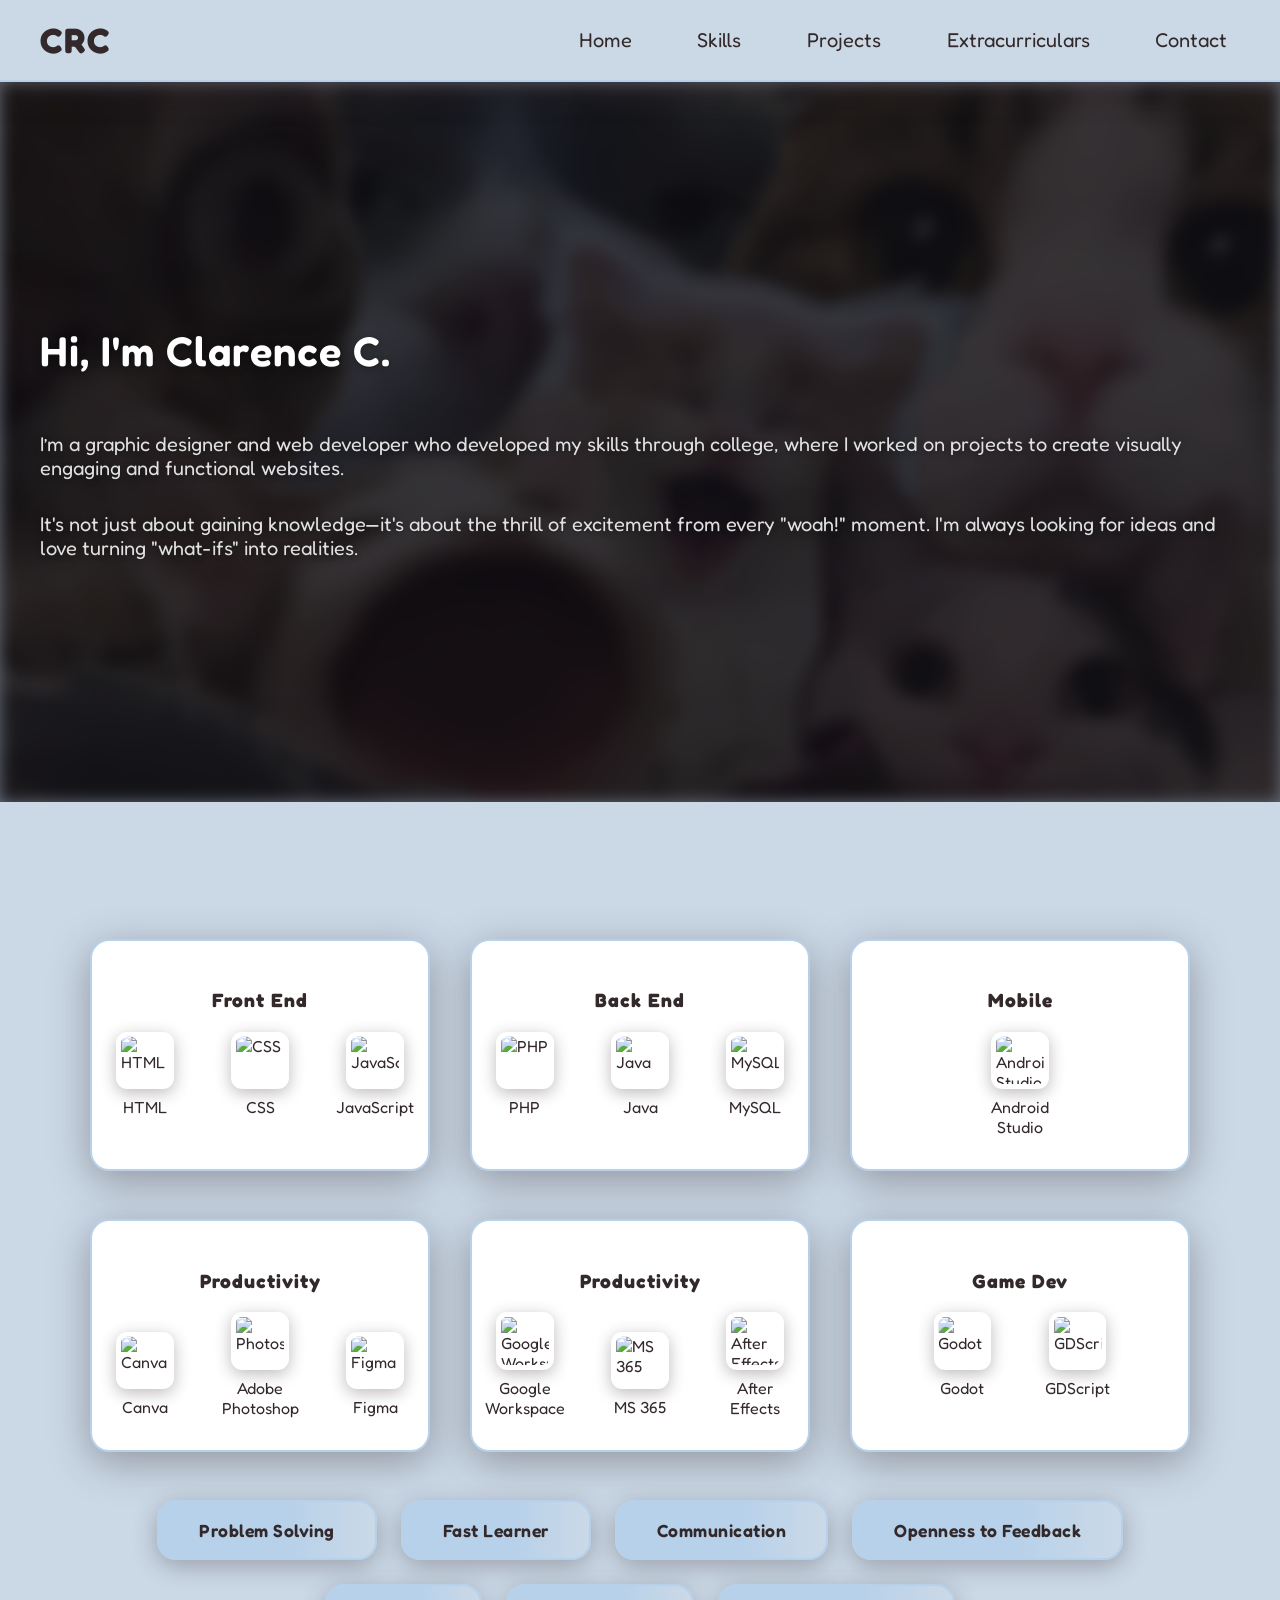
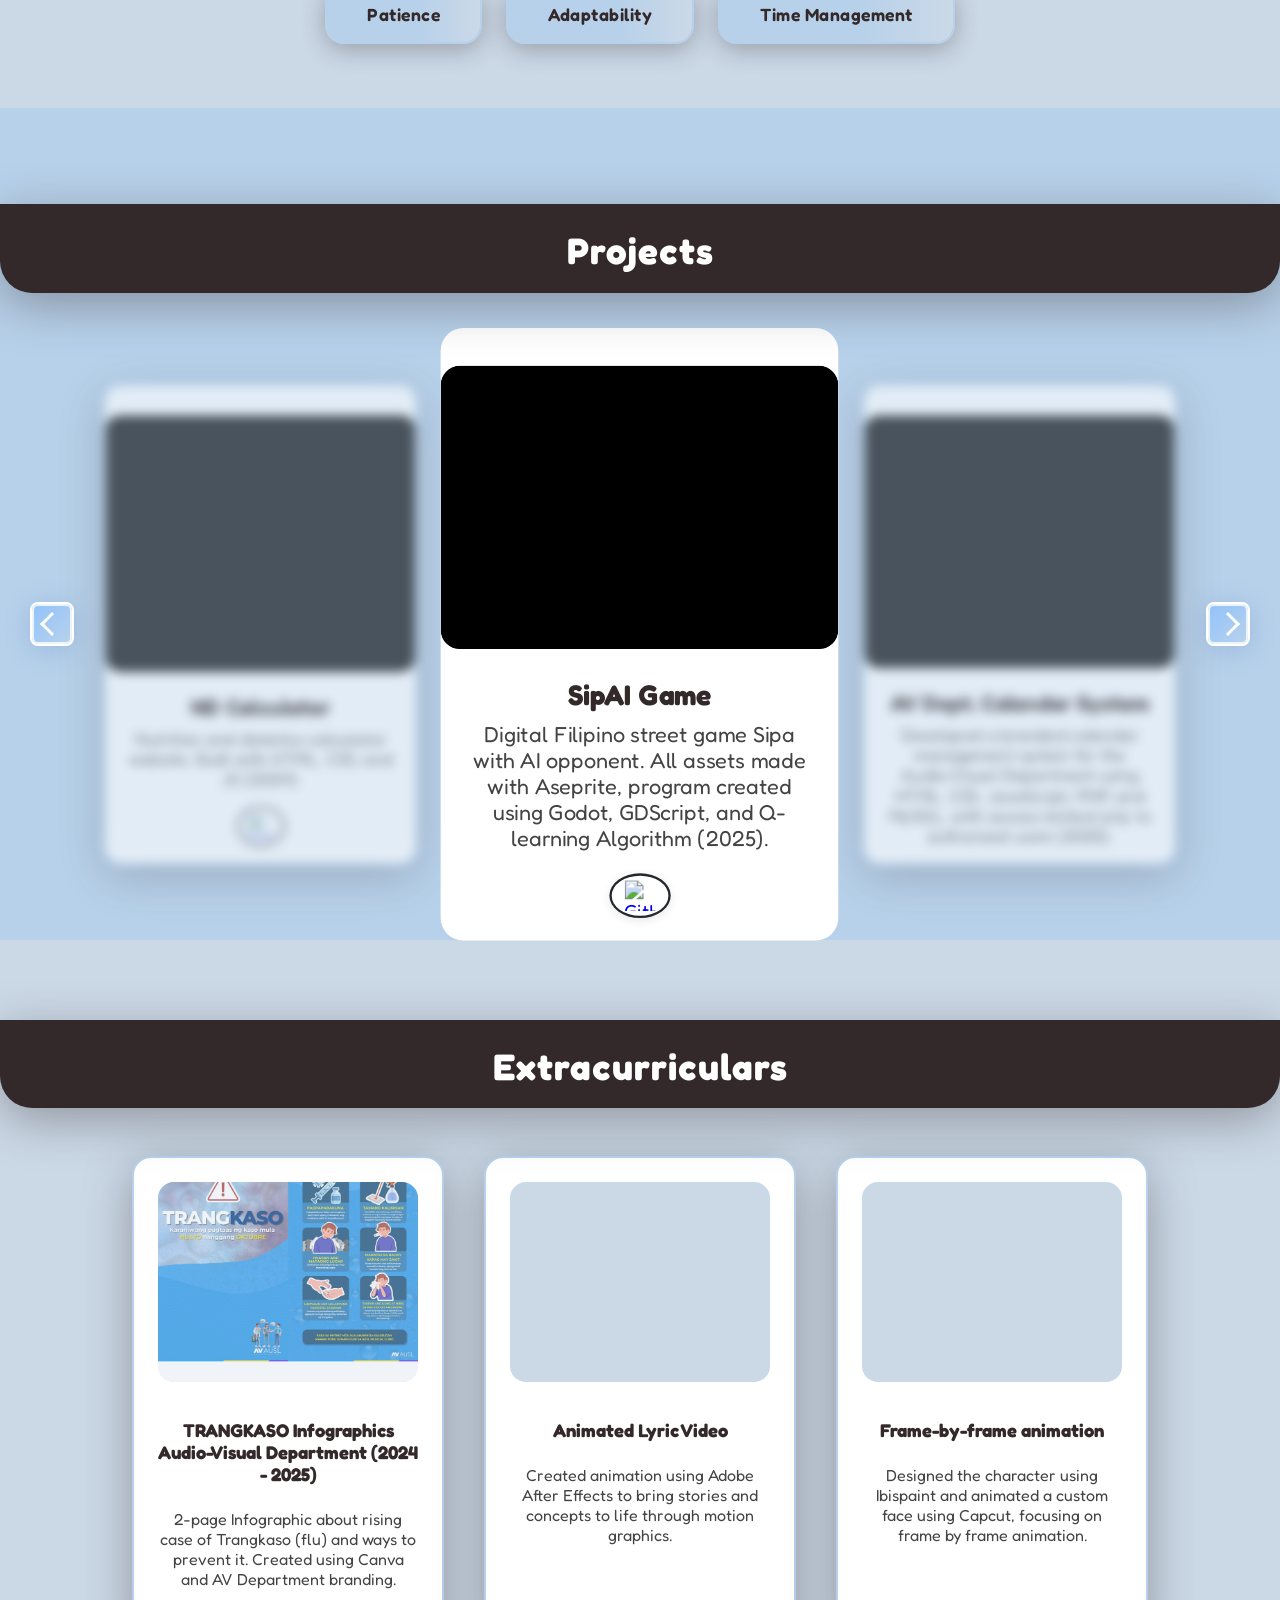
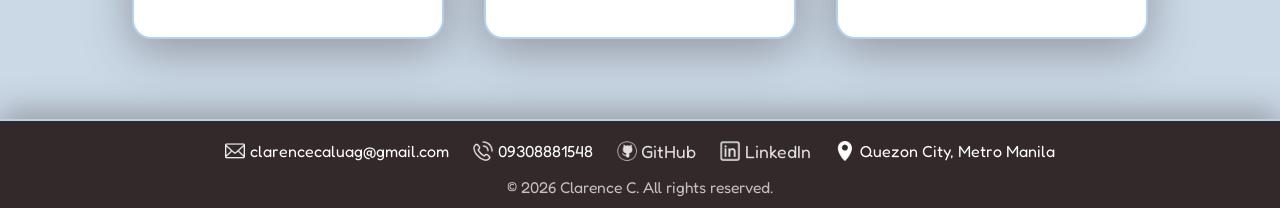
==== index.html @ 95539d7c "Update index.html" ====
<!DOCTYPE html>
<html lang="en">
<head>
  <meta charset="UTF-8">
  <meta name="viewport" content="width=device-width, initial-scale=1.0">
  <title>C.R.C</title>
  <link rel="stylesheet" href="style.css">
</head>
<body>
  <header>
    <nav class="navbar">
      <a class="logo" href="index.html">CRC</a>
      <button class="hamburger" id="hamburgerBtn" aria-label="Toggle navigation" style="display:none;">
        <span></span>
        <span></span>
        <span></span>
      </button>
      <ul class="nav-links" id="navLinks">
        <li><a href="#home">Home</a></li>
        <li><a href="#skills">Skills</a></li>
        <li><a href="#projects">Projects</a></li>
        <li><a href="#extracurriculars">Extracurriculars</a></li>
        <li><a href="#contact">Contact</a></li>
      </ul>
    </nav>
  </header>

  <main>
    <section id="home" class="landing-section">
      <div class="landing-bg"></div>
      <div class="landing-content">
        <div class="intro-text-container">
          <h1 class="animated-intro">
            <span id="intro-text"></span>
          </h1>
           <p class="intro-paragraph">
             </p>
          <p>
          <p class="intro-paragraph">I’m a graphic designer and web developer who developed my skills through college, 
            where I worked on projects to create visually engaging and functional websites. </p>
          <p></p>
          <p class="intro-paragraph">  
            It's not just about gaining knowledge—it's about the thrill of excitement 
            from every "woah!" moment. 
            I'm always looking for ideas and love turning 
            "what-ifs" into realities.</p>
        </div>
      </div>
    </section>

    <section id="skills" class="skills-section fade-slide-up">
      <header class="section-header fade-slide-up">Technical & Interpersonal Skills</header>
      <div class="skills-card-row">
        <article class="skills-card fade-slide-up">
          <h2 class="skills-card-title">Front End</h2>
          <div class="skills-logos">
            <div class="skills-logo-col">
              <img src="https://cdn.jsdelivr.net/gh/devicons/devicon/icons/html5/html5-original.svg" alt="HTML">
              <span>HTML</span>
            </div>
            <div class="skills-logo-col">
              <img src="https://cdn.jsdelivr.net/gh/devicons/devicon/icons/css3/css3-original.svg" alt="CSS">
              <span>CSS</span>
            </div>
            <div class="skills-logo-col">
              <img src="https://cdn.jsdelivr.net/gh/devicons/devicon/icons/javascript/javascript-original.svg" alt="JavaScript">
              <span>JavaScript</span>
            </div>
          </div>
        </article>
        <article class="skills-card fade-slide-up">
          <h2 class="skills-card-title">Back End</h2>
          <div class="skills-logos">
            <div class="skills-logo-col">
              <img src="https://cdn.jsdelivr.net/gh/devicons/devicon/icons/php/php-original.svg" alt="PHP">
              <span>PHP</span>
            </div>
            <div class="skills-logo-col">
              <img src="https://cdn.jsdelivr.net/gh/devicons/devicon/icons/java/java-original.svg" alt="Java">
              <span>Java</span>
            </div>
            <div class="skills-logo-col">
              <img src="https://cdn.jsdelivr.net/gh/devicons/devicon/icons/mysql/mysql-original.svg" alt="MySQL">
              <span>MySQL</span>
            </div>
          </div>
        </article>
        <article class="skills-card fade-slide-up">
          <h2 class="skills-card-title">Mobile</h2>
          <div class="skills-logos">
            <div class="skills-logo-col">
              <img src="https://cdn.jsdelivr.net/gh/devicons/devicon/icons/androidstudio/androidstudio-original.svg" alt="Android Studio">
              <span>Android Studio</span>
            </div>
          </div>
        </article>
      </div>
      <div class="skills-card-row">
          <article class="skills-card fade-slide-up">
          <h2 class="skills-card-title">Productivity</h2>
          <div class="skills-logos">
            <div class="skills-logo-col">
              <img src="https://encrypted-tbn0.gstatic.com/images?q=tbn:ANd9GcROPBLdH42Y2y9bcFqaNryLFtlEm2oGE6b9Zg&s" alt="Canva">
              <span>Canva</span>
            </div>
            <div class="skills-logo-col">
              <img src="https://encrypted-tbn0.gstatic.com/images?q=tbn:ANd9GcR_mLHn9oPIci5YAFol3kocIxBuTsMOEvao-g&s" alt="Photoshop">
              <span>Adobe Photoshop</span>
            </div>
            <div class="skills-logo-col">
              <img src="https://encrypted-tbn0.gstatic.com/images?q=tbn:ANd9GcSlyf2x2w47ik4ClgaQtJ_qCaXF_Ru6JlUR0Q&s" alt="Figma">
              <span>Figma</span>
            </div>
          </div>
        </article>
        <article class="skills-card fade-slide-up">
          <h2 class="skills-card-title">Productivity</h2>
          <div class="skills-logos">
            <div class="skills-logo-col">
              <img src="https://cdn.jsdelivr.net/gh/devicons/devicon/icons/google/google-original.svg" alt="Google Workspace">
              <span>Google Workspace</span>
            </div>
            <div class="skills-logo-col">
              <img src="https://upload.wikimedia.org/wikipedia/commons/0/0e/Microsoft_365_%282022%29.svg?utm_source=commons.wikimedia.org&utm_campaign=index&utm_content=original" alt="MS 365">
              <span>MS 365</span>
            </div>
            <div class="skills-logo-col">
              <img src="https://cdn.jsdelivr.net/gh/devicons/devicon/icons/aftereffects/aftereffects-original.svg" alt="After Effects">
              <span>After Effects</span>
            </div>
          </div>
        </article>
        <article class="skills-card fade-slide-up">
          <h2 class="skills-card-title">Game Dev</h2>
          <div class="skills-logos">
            <div class="skills-logo-col">
              <img src="https://cdn.jsdelivr.net/gh/devicons/devicon/icons/godot/godot-original.svg" alt="Godot">
              <span>Godot</span>
            </div>
            <div class="skills-logo-col">
              <img src="https://cdn.jsdelivr.net/gh/devicons/devicon/icons/godot/godot-original.svg" alt="GDScript">
              <span>GDScript</span>
            </div>
          </div>
        </article>
      </div>
      <div class="interpersonal-row fade-slide-up">
        <span class="interpersonal-skill">Problem Solving</span>
        <span class="interpersonal-skill">Fast Learner</span>
        <span class="interpersonal-skill">Communication</span>
        <span class="interpersonal-skill">Openness to Feedback</span>
        <span class="interpersonal-skill">Patience</span>
        <span class="interpersonal-skill">Adaptability</span>
        <span class="interpersonal-skill">Time Management</span>
      </div>
    </section>

    <section id="projects" class="projects-section fade-slide-up">
      <header class="section-header fade-slide-up">Projects</header>
      <div class="carousel-container fade-slide-up">
        <button class="carousel-btn left" id="prevBtn">
          <span class="arrow left-arrow"></span>
        </button>
        <div class="carousel-track" id="carouselTrack">
          <!-- Project cards will show dito -->
        </div>
        <button class="carousel-btn right" id="nextBtn">
          <span class="arrow right-arrow"></span>
        </button>
      </div>
    </section>

    <section class="extracurriculars-section fade-slide-up" id="extracurriculars">
      <header class="section-header fade-slide-up">Extracurriculars</header>
      <div class="extracurriculars-list">
        <article class="extracurricular-card fade-slide-up">
          <div class="extracurricular-image"><img src="vid/Extracurriculars/Extra1_img.png" alt="Extracurricular 1" style="width:100%;height:100%;object-fit:cover;opacity:0.7;" autoplay loop muted playsinline></img></div>
          <h3 class="extracurricular-title">TRANGKASO Infographics Audio-Visual Department (2024 - 2025)</h3>
          <p class="extracurricular-desc">2-page Infographic about rising case of Trangkaso (flu) and ways to prevent it. Created using Canva and AV Department branding.</p>
        </article>
        <article class="extracurricular-card fade-slide-up">
          <div class="extracurricular-image"><video src="vid/Extracurriculars/Extra2_vid.mp4" alt="Extracurricular 2" style="width:100%;height:100%;object-fit:cover;opacity:0.7;" autoplay loop muted playsinline></video></div>
          <h3 class="extracurricular-title">Animated Lyric Video</h3>
          <p class="extracurricular-desc">Created animation using Adobe After Effects to bring stories and concepts to life through motion graphics.</p>
        </article>
        <article class="extracurricular-card fade-slide-up">
          <div class="extracurricular-image"><video src="vid/Extracurriculars/Extra3_vid.mp4" alt="Extracurricular 3" style="width:100%;height:100%;object-fit:cover;opacity:0.7;" autoplay loop muted playsinline></video></div>
          <h3 class="extracurricular-title">Frame-by-frame animation</h3>
          <p class="extracurricular-desc">Designed the character using Ibispaint and animated a custom face using Capcut, focusing on frame by frame animation.</p>
        </article>
      </div>
    </section>
  </main>

  <footer id="contact" class="footer">
    <div class="footer-content">
      <div class="footer-links">
        <span title="Email" style="display:flex;align-items:center;gap:0.3rem;">
          <img src="img/Logos/email_icon.png" alt="Email" class="footer-icon" width="20" height="20" />
          clarencecaluag@gmail.com
        </span>
        <span title="Phone" style="display:flex;align-items:center;gap:0.3rem;">
          <img src="img/Logos/phone_icon.png" alt="Phone" class="footer-icon" width="20" height="20" />
          09308881548
        </span>
        <a href="https://github.com/Clangudoo" target="_blank" rel="noopener" title="GitHub" style="display:flex;align-items:center;gap:0.3rem;">
          <img src="img/Logos/github_icon.png" alt="GitHub" class="footer-icon" width="20" height="20" />
          GitHub
        </a>
        <a href="https://www.linkedin.com/in/clarence-caluag/" target="_blank" rel="noopener" title="LinkedIn" style="display:flex;align-items:center;gap:0.3rem;">
          <img src="img/Logos/linkedin_icon.png" alt="LinkedIn" class="footer-icon" width="20" height="20" />
          LinkedIn
        </a>
        <span title="Address" style="display:flex;align-items:center;gap:0.3rem;">
          <img src="img/Logos/address_icon.png" alt="Address" class="footer-icon" width="20" height="20" />
          Quezon City, Metro Manila
        </span>
      </div>
      <div class="footer-copyright">&copy; 2026 Clarence C. All rights reserved.</div>
    </div>
  </footer>
  <script src="script.js"></script>
</body>
</html>
---- style.css ----
@import url('https://fonts.googleapis.com/css2?family=Fredoka:wght@400;600&display=swap');

/* Theme colors */
:root {
  --blue: #B7D1EA;
  --light-blue: #CBD9E7;
  --dark: #34292A;
  --bg: #CBD9E7;
  --text: #34292A;
  --card-bg: #fff;
  --navbar-bg: #fff;
  --footer-bg: #f3f4f6;
  --border: #B7D1EA;
  --accent: #B7D1EA;
  --blur: 6px;
}

body {
  margin: 0;
  font-family: 'Fredoka', 'Segoe UI', Arial, sans-serif;
  background: var(--bg);
  color: var(--text);
}

header {
  position: sticky;
  top: 0;
  z-index: 1000;
  width: 100%;
}

.navbar {
  position: relative;
  z-index: 1100;
  background: var(--light-blue);
  display: flex;
  justify-content: space-between;
  align-items: center;
  padding: 1.2rem 2.5rem;
  border-bottom: 2px solid var(--border);
  box-shadow: 0 8px 32px rgba(52,41,42,0.35);
}

.logo {
  font-size: 2.2rem;
  font-weight: bold;
  color: var(--dark);
  letter-spacing: 2px;
  text-decoration: none;
}

.nav-links {
  list-style: none;
  display: flex;
  gap: 2.5rem;
  margin: 0;
  padding: 0;
}

.nav-links a {
  color: var(--dark);
  text-decoration: none;
  font-size: 1.25rem;
  transition: color 0.2s, background 0.2s;
  padding: 0.3rem 0.8rem;
  border-radius: 8px;
}

.nav-links a:hover {
  background: var(--accent);
  color: #fff;
}

.landing-section {
  position: relative;
  min-height: 80vh;
  display: flex;
  align-items: stretch;
  justify-content: center;
  background: none;
  overflow: hidden;
  padding: 0;
}

.landing-bg {
  position: absolute;
  inset: 0;
  width: 100%;
  height: 100%;
  background: url('img/cat_background.jpg') center center/cover no-repeat;
  filter: blur(8px) brightness(0.38);
  z-index: 0;
}

.landing-section::before {
  content: '';
  position: absolute;
  inset: 0;
  width: 100%;
  height: 100%;
  background: rgba(20, 20, 30, 0.55);
  z-index: 1;
  pointer-events: none;
}

.landing-content {
  position: relative;
  z-index: 2;
  display: flex;
  flex-direction: row;
  align-items: center;
  justify-content: flex-start;
  width: 100%;
  max-width: 1200px;
  margin: 0 auto;
  height: 80vh;
}

.profile-img-container {
  flex: 0 0 auto;
  display: flex;
  align-items: center;
  justify-content: flex-start;
  animation: slide-in-left 1.2s ease;
  margin-left: 0;
  margin-right: 3vw;
}

@keyframes slide-in-left {
  from {
    opacity: 0;
    transform: translateX(-120%);
  }
  to {
    opacity: 1;
    transform: none;
  }
}

.profile-img {
  width: 260px;
  height: 260px;
  object-fit: cover;
  border-radius: 50%;
  border: 6px solid var(--blue);
  box-shadow: 0 4px 24px rgba(0,0,0,0.18);
  background: #fff;
}

.intro-text-container {
  flex: 1 1 0;
  display: flex;
  flex-direction: column;
  align-items: flex-start;
  justify-content: center;
  min-width: 0;
  animation: slide-in-right 1.3s ease;
}

@keyframes slide-in-right {
  from {
    opacity: 0;
    transform: translateX(120%);
  }
  to {
    opacity: 1;
    transform: none;
  }
}

.animated-intro {
  font-size: 2.6rem;
  font-weight: 600;
  min-height: 3.5rem;
  margin: 0 0 1.2rem 0;
  letter-spacing: 1px;
  color: #fff;
  font-family: 'Fredoka', 'Segoe UI', Arial, sans-serif;
  text-shadow: 0 2px 8px rgba(0,0,0,0.32), 0 1px 0 #222;
}

.intro-paragraph {
  font-size: 1.25rem;
  color: #e0e0e0;
  margin: 0;
  font-family: 'Fredoka', 'Segoe UI', Arial, sans-serif;
  text-shadow: 0 2px 6px rgba(0,0,0,0.28), 0 1px 0 #222;
}

/* Section dividers */
.section-divider {
  width: 100vw;
  height: 32px;
  background: var(--blue);
  border: none;
  margin: 0;
}

.projects-section {
  padding: 6rem 2rem 2rem 2rem;
  background: var(--bg);
}

.projects-section h2 {
  background: var(--accent);
  color: var(--dark);
  font-size: 3.2rem;
  font-weight: 700;
  margin-bottom: 3.5rem;
  text-align: center;
  letter-spacing: 1px;
  text-shadow: 0 2px 12px rgba(52,41,42,0.08);
  border-radius: 1.5rem;
  padding: 1.2rem 0;
  box-shadow: 0 4px 24px rgba(52,41,42,0.07);
  width: 100%;
  max-width: 900px;
  margin-left: auto;
  margin-right: auto;
  margin-top: 2rem;
}

.carousel-container {
  display: flex;
  align-items: center;
  justify-content: center;
  position: relative;
  width: 100%;
  max-width: 100vw;
  margin: 0 auto;
  padding: 0;
}

.carousel-track {
  display: flex;
  align-items: center;
  justify-content: center;
  gap: 2.5rem;
  width: 1100px;
  max-width: 98vw;
  margin: 0 auto;
  position: relative;
  transition: transform 0.7s cubic-bezier(.4,2,.3,1);
}

.project-card {
  width: 370px;
  height: 500px;
  background: var(--card-bg);
  border-radius: 1.2rem;
  box-shadow: 0 12px 48px rgba(52,41,42,0.38);
  border: 2px solid var(--border);
  display: flex;
  flex-direction: column;
  align-items: center;
  justify-content: flex-start;
  transition: transform 0.5s cubic-bezier(.4,2,.3,1), filter 0.5s, box-shadow 0.5s;
  position: relative;
  overflow: hidden;
  margin: 0 auto;
  font-family: 'Fredoka', 'Segoe UI', Arial, sans-serif;
  min-height: 500px;
  padding-bottom: 1.2rem;
}

.project-card.focus {
  transform: scale(1.18) translateY(-12px);
  box-shadow: 0 12px 40px rgba(52,41,42,0.18);
  filter: blur(0);
  z-index: 1;
  border: 2.5px solid var(--dark);
}

.project-card.blur {
  filter: blur(var(--blur));
  opacity: 0.6;
  transform: scale(0.92);
  z-index: 0;
  border: 2px solid var(--border);
}

.project-card.regular {
  transform: scale(0.98);
  opacity: 0.8;
  z-index: 0;
}

.project-card:focus,
.project-card:active,
.project-card.focus {
  outline: none !important;
  box-shadow: none !important;
  border: none !important;
  margin-top: 3rem;
}

.project-card.landscape-card {
  width: 800px;
  aspect-ratio: 16/9;
  min-width: 400px;
  max-width: 98vw;
  min-height: 480px;
  height: auto;
  display: flex;
  flex-direction: column;
  align-items: center;
  justify-content: flex-start;
}

.project-card .project-media {
  width: 100%;
  height: 340px;
  background: var(--light-blue);
  border-radius: 1rem;
  margin: 2rem 0 1.5rem 0;
  display: flex;
  align-items: center;
  justify-content: center;
  overflow: hidden;
}

.project-card.landscape-card .project-media {
  aspect-ratio: 16/9;
  width: 100%;
  height: 400px;
  min-height: 240px;
  max-height: 60vh;
  background: var(--light-blue);
  border-radius: 1rem;
  margin: 2rem 0 1.5rem 0;
  display: flex;
  align-items: center;
  justify-content: center;
  overflow: hidden;
}

.project-media {
  width: 90%;
  height: 220px;
  background: var(--light-blue);
  border-radius: 1rem;
  margin: 2rem 0 1.5rem 0;
  display: flex;
  align-items: center;
  justify-content: center;
  overflow: hidden;
}

.project-media video,
.project-media img {
  width: 100%;
  height: 100%;
  object-fit: contain;
  background: #000;
  border-radius: 1rem;
}

/* Portrait video support */
.project-media.portrait {
  aspect-ratio: 9/16;
  max-width: 400px;
  max-height: 700px;
}

.project-title {
  font-size: 1.5rem;
  font-weight: 700;
  color: var(--dark);
  margin-bottom: 0.5rem;
  font-family: 'Fredoka', 'Segoe UI', Arial, sans-serif;
}

.project-desc {
  font-size: 1.15rem;
  color: #444;
  padding: 0 1.5rem;
  text-align: center;
  font-family: 'Fredoka', 'Segoe UI', Arial, sans-serif;
}

.footer {
  background: var(--dark);
  color: #fff;
  padding: 1.2rem 0 0.7rem 0;
  text-align: center;
  margin-top: 3rem;
  border-top: 2px solid var(--border);
  box-shadow: 0 -8px 32px rgba(52,41,42,0.35);
  font-size: 1rem;
}

.footer-content {
  display: flex;
  flex-direction: column;
  align-items: center;
  gap: 0.5rem;
}

.footer-links {
  display: flex;
  gap: 1.5rem;
  align-items: center;
  justify-content: center;
  flex-wrap: wrap;
  margin-bottom: 0.3rem;
}

.footer-links a {
  color: #fff;
  text-decoration: none;
  font-size: 1.1rem;
  display: flex;
  align-items: center;
  gap: 0.4rem;
  opacity: 0.85;
  transition: opacity 0.2s;
}

.footer-links a:hover {
  opacity: 1;
  text-decoration: underline;
}

.footer-content h3 {
  color: #fff;
  font-size: 1.1rem;
  margin: 0 0 0.2rem 0;
  font-weight: 600;
  letter-spacing: 0.5px;
}

.footer-copyright {
  font-size: 0.98rem;
  opacity: 0.7;
  margin-top: 0.2rem;
}

.placeholder {
  color: #bdbdbd;
  font-style: italic;
}

@media (max-width: 1200px) {
  .carousel-track {
    width: 98vw;
    max-width: 98vw;
  }
  .project-card.focus {
    transform: scale(1.05);
  }
  .project-card.landscape-card {
    width: 98vw;
    max-width: 98vw;
  }
}
@media (max-width: 900px) {
  .carousel-track {
    gap: 2vw;
  }
  .project-card {
    width: 90vw;
    max-width: 320px;
  }
  .project-card.landscape-card {
    width: 98vw;
    max-width: 98vw;
    min-height: 240px;
  }
  .project-card .project-media,
  .project-card.landscape-card .project-media {
    height: 40vw;
    min-height: 120px;
    max-height: 320px;
  }
  .project-media {
    margin: 1rem 0 1rem 0;
  }
  .landing-content {
    flex-direction: column;
    align-items: center;
    justify-content: center;
    height: auto;
    padding: 2rem 0;
  }
  .profile-img-container {
    margin: 0 0 2rem 0;
    justify-content: center;
  }
  .intro-text-container {
    align-items: center;
    text-align: center;
  }
}

.project-media.force-landscape {
  aspect-ratio: 16/9 !important;
  max-width: 880px !important;
  max-height: 520px !important;
}

.carousel-btn {
  background: linear-gradient(135deg, #7bb6fa 0%, #b7d1ea 100%) !important;
  border: 2.5px solid #ffffff !important;
  outline: none;
  cursor: pointer;
  padding: 0;
  border-radius: 8px !important;
  box-shadow: 0 4px 24px 0 rgba(80, 120, 200, 0.25), 0 0 0 2px #eaf3fb inset;
  transition: box-shadow 0.2s, filter 0.2s, background 0.2s;
  z-index: 2;
  display: flex;
  align-items: center;
  justify-content: center;
  position: relative;
  margin: 0 1rem;
  font-weight: 600;
  min-width: 44px;
  min-height: 44px;
  width: 44px;
  height: 44px;
  overflow: hidden;
}

.carousel-btn::after {
  content: '';
  position: absolute;
  inset: 0;
  pointer-events: none;
  background: linear-gradient(120deg, rgba(255,255,255,0.18) 0%, rgba(255,255,255,0.05) 100%);
  border-radius: 8px;
  z-index: 1;
}

.carousel-btn:hover {
  filter: brightness(1.08);
  box-shadow: 0 8px 32px 0 rgba(80, 120, 200, 0.32), 0 0 0 2px #eaf3fb inset;
}

.carousel-btn:active {
  filter: brightness(0.97);
  box-shadow: 0 4px 16px 0 rgba(80, 120, 200, 0.18), 0 0 0 2px #eaf3fb inset;
}

.arrow {
  display: flex;
  align-items: center;
  justify-content: center;
  width: 22px;
  height: 22px;
  position: relative;
  z-index: 2;
}

.left-arrow::before, .right-arrow::before {
  content: '';
  position: absolute;
  top: 50%;
  left: 50%;
  width: 14px;
  height: 14px;
  border-top: 3px solid #fff;
  border-right: 3px solid #fff;
  border-radius: 0;
  transform: translate(-50%, -50%) rotate(-135deg);
  box-shadow: none;
}

.right-arrow::before {
  transform: translate(-50%, -50%) rotate(45deg);
}

.landing-section .intro-text {
  font-size: 2.1rem;
  line-height: 1.4;
}

.landing-section .intro-subtext {
  font-size: 1.25rem;
}

.sticky-buttons { display: none !important; }

.section-header {
  width: 100vw;
  left: 50%;
  right: 50%;
  margin-left: -50vw;
  margin-right: -50vw;
  position: relative;
  background: var(--dark);
  color: #fff;
  font-size: 2.3rem;
  font-weight: 700;
  text-align: center;
  padding: 1.5rem 0 1.2rem 0;
  border-radius: 0 0 2rem 2rem;
  box-shadow: 0 12px 48px rgba(52,41,42,0.38);
  margin-bottom: 3rem;
  margin-top: 0;
  letter-spacing: 1px;
}

.skills-section {
  background: var(--bg);
  padding: 0 2rem 4rem 2rem;
  max-width: 1100px;
  margin: 0 auto 0 auto;
}

.skills-grids {
  display: flex;
  flex-wrap: wrap;
  justify-content: space-between;
  gap: 3rem;
  margin-bottom: 2.5rem;
}

.skills-col {
  flex: 1 1 350px;
  display: flex;
  flex-direction: column;
  align-items: center;
  gap: 1.2rem;
}

.skills-logos {
  display: flex;
  gap: 2.2rem;
  margin-bottom: 0.5rem;
  justify-content: center;
  align-items: flex-end;
}

.skills-logo-col {
  display: flex;
  flex-direction: column;
  align-items: center;
  min-width: 80px;
  width: 80px;
}

.skills-logo-col img {
  width: 48px;
  height: 48px;
  object-fit: contain;
  background: #fff;
  border-radius: 0.7rem;
  box-shadow: 0 4px 16px rgba(52,41,42,0.32);
  padding: 0.3rem;
  margin-bottom: 0.4rem;
}

.skills-logo-col span {
  display: block;
  min-height: 1.3em;
  text-align: center;
  margin-top: 0.1em;
}

.skills-names {
  display: flex;
  gap: 2.2rem;
  font-size: 1.15rem;
  color: var(--dark);
  font-weight: 600;
  justify-content: center;
  margin-top: 0.2rem;
}

.interpersonal-row {
  display: flex;
  flex-wrap: wrap;
  gap: 1.5rem;
  justify-content: center;
  margin-top: 2.5rem;
}

.interpersonal-skill {
  background: linear-gradient(90deg, var(--accent) 60%, var(--light-blue) 100%);
  color: var(--dark);
  font-size: 1.1rem;
  font-weight: 600;
  border-radius: 1.2rem;
  padding: 1.1rem 2.5rem;
  box-shadow: 0 6px 24px rgba(52,41,42,0.32);
  margin: 0;
  border: 2px solid var(--border);
  letter-spacing: 0.5px;
}

.projects-section {
  background: var(--blue);
  padding: 6rem 2rem 2rem 2rem;
}

.projects-section .section-header {
  background: var(--dark);
  color: #fff;
}

.extracurriculars-section {
  background: var(--light-blue);
  padding: 5rem 2rem 2rem 2rem;
  max-width: 1100px;
  margin: 0 auto 2rem auto;
}

.extracurriculars-section .section-header {
  background: var(--dark);
  color: #fff;
}

@media (max-width: 900px) {
  .skills-grids {
    flex-direction: column;
    gap: 2.5rem;
  }
  .skills-col {
    flex: 1 1 100%;
  }
  .skills-logos, .skills-names {
    gap: 1.2rem;
  }
  .skills-logo-col img {
    width: 32px;
    height: 32px;
  }
  .skills-names {
    font-size: 1rem;
  }
}

@media (max-width: 600px) {
  .section-header {
    font-size: 1.3rem;
    padding: 1rem 0 0.7rem 0;
  }
  .skills-logo-col img {
    width: 32px;
    height: 32px;
  }
  .skills-names {
    font-size: 1rem;
  }
  .interpersonal-skill {
    font-size: 1rem;
    padding: 0.7rem 1.2rem;
  }
}

body > section {
  margin-bottom: 0;
}

.extracurriculars-list {
  display: flex;
  flex-wrap: wrap;
  gap: 2.5rem;
  justify-content: center;
}

.extracurricular-card {
  background: var(--card-bg);
  border-radius: 1.2rem;
  box-shadow: 0 12px 48px rgba(52,41,42,0.38);
  border: 2px solid var(--border);
  padding: 1.5rem 1.5rem 2rem 1.5rem;
  min-width: 220px;
  max-width: 260px;
  flex: 1 1 220px;
  display: flex;
  flex-direction: column;
  align-items: center;
}

.extracurricular-image {
  width: 100%;
  height: 200px;
  background: var(--light-blue);
  border-radius: 1rem;
  margin-bottom: 1.2rem;
  display: flex;
  align-items: center;
  justify-content: center;
  overflow: hidden;
}

.extracurricular-title {
  font-size: 1.15rem;
  font-weight: 700;
  color: var(--dark);
  margin-bottom: 0.5rem;
  text-align: center;
}

.extracurricular-desc {
  font-size: 1rem;
  color: #444;
  text-align: center;
}

.projects-section .section-header {
  margin-bottom: 3rem;
}

.carousel-container {
  margin-top: 2.5rem;
}

.skills-card-row {
  display: flex;
  flex-wrap: wrap;
  gap: 2.5rem;
  justify-content: center;
  margin-bottom: 2.5rem;
}

.skills-card {
  background: var(--card-bg);
  border-radius: 1.2rem;
  box-shadow: 0 10px 40px rgba(52,41,42,0.38);
  border: 2px solid var(--border);
  padding: 2rem 2.5rem 1.5rem 2.5rem;
  min-width: 220px;
  max-width: 320px;
  flex: 1 1 220px;
  display: flex;
  flex-direction: column;
  align-items: center;
  margin-bottom: 0.5rem;
}

.skills-card-title {
  font-size: 1.2rem;
  font-weight: 700;
  color: #34292A;
  margin-bottom: 1.2rem;
  letter-spacing: 1px;
}

.fade-slide-up {
  opacity: 0;
  transform: translateY(40px);
  transition: opacity 0.7s cubic-bezier(.4,0,.2,1), transform 0.7s cubic-bezier(.4,0,.2,1);
}
.fade-slide-up.visible {
  opacity: 1;
  transform: none;
}

.footer-message-btn {
  background: var(--accent);
  color: var(--dark);
  border: none;
  border-radius: 1.2rem;
  padding: 0.5rem 1.3rem;
  font-size: 1.08rem;
  font-weight: 600;
  cursor: pointer;
  margin-left: 0.5rem;
  transition: background 0.2s, color 0.2s, box-shadow 0.2s;
  box-shadow: 0 2px 8px rgba(52,41,42,0.13);
  display: flex;
  align-items: center;
  gap: 0.4rem;
}
.footer-message-btn:hover {
  background: var(--dark);
  color: #fff;
}

.message-modal {
  position: fixed;
  z-index: 3000;
  left: 0; top: 0; right: 0; bottom: 0;
  width: 100vw; height: 100vh;
  background: rgba(52,41,42,0.45);
  display: flex;
  align-items: center;
  justify-content: center;
  transition: opacity 0.2s;
}
.message-modal-content {
  background: #fff;
  border-radius: 1.2rem;
  box-shadow: 0 8px 40px rgba(52,41,42,0.28);
  padding: 2.2rem 2.5rem 2rem 2.5rem;
  min-width: 320px;
  max-width: 95vw;
  width: 100%;
  position: relative;
  display: flex;
  flex-direction: column;
  align-items: stretch;
}
.message-modal-close {
  position: absolute;
  top: 1.1rem;
  right: 1.3rem;
  font-size: 1.7rem;
  color: var(--dark);
  cursor: pointer;
  font-weight: bold;
  transition: color 0.2s;
}
.message-modal-close:hover {
  color: var(--accent);
}
#messageForm label {
  font-size: 1.05rem;
  color: var(--dark);
  margin-top: 1.1rem;
  margin-bottom: 0.3rem;
  font-weight: 600;
}
#messageForm input,
#messageForm textarea {
  width: 100%;
  padding: 0.7rem 1rem;
  border-radius: 0.7rem;
  border: 1.5px solid var(--border);
  font-size: 1.05rem;
  margin-bottom: 0.5rem;
  font-family: inherit;
  resize: none;
  background: var(--light-blue);
  color: var(--dark);
  box-sizing: border-box;
  transition: border 0.2s;
}
#messageForm input:focus,
#messageForm textarea:focus {
  border: 1.5px solid var(--accent);
  outline: none;
}
.send-btn {
  background: var(--accent);
  color: var(--dark);
  border: none;
  border-radius: 1.2rem;
  padding: 0.7rem 1.7rem;
  font-size: 1.08rem;
  font-weight: 600;
  cursor: pointer;
  margin-top: 1.1rem;
  align-self: flex-end;
  transition: background 0.2s, color 0.2s, box-shadow 0.2s;
  box-shadow: 0 2px 8px rgba(52,41,42,0.13);
}
.send-btn:hover {
  background: var(--dark);
  color: #fff;
}
@media (max-width: 600px) {
  .message-modal-content {
    padding: 1.2rem 0.7rem 1.2rem 0.7rem;
    min-width: 0;
  }
}

.github-btn {
  display: flex;
  align-items: center;
  justify-content: center;
  width: 48px;
  height: 48px;
  border-radius: 50%;
  background: #fff;
  border: 2.5px solid #24292f;
  box-shadow: 0 2px 8px rgba(52,41,42,0.10);
  outline: none;
  cursor: pointer;
  transition: width 0.35s cubic-bezier(0.4,0,0.2,1), background 0.2s, box-shadow 0.2s, border-radius 0.35s cubic-bezier(0.4,0,0.2,1);
  overflow: hidden;
  position: relative;
  margin: 1.2rem auto 0 auto;
  text-decoration: none;
}

.github-logo {
  width: 26px;
  height: 26px;
  display: block;
  margin: 0;
  transition: transform 0.3s cubic-bezier(0.4,0,0.2,1), padding-left 0.35s cubic-bezier(0.4,0,0.2,1);
  z-index: 1;
  padding-left: 0;
}

.github-btn-text {
  color: #24292f;
  font-size: 1rem;
  font-weight: 500;
  margin-left: 0.7rem;
  opacity: 0;
  width: 0;
  white-space: nowrap;
  overflow: hidden;
  transition: opacity 0.25s, width 0.35s cubic-bezier(0.4,0,0.2,1);
  pointer-events: none;
  position: absolute;
  left: 50%;
  transform: translateX(-50%);
}

.github-btn:hover, .github-btn:focus {
  width: 260px;
  background: #fff;
  border-radius: 18px;
  box-shadow: 0 4px 16px rgba(36,41,47,0.18);
  justify-content: flex-start;
}

.github-btn:hover .github-logo, .github-btn:focus .github-logo {
  transform: scale(1.1) rotate(-10deg);
  padding-left: 18px;
}

.github-btn:hover .github-btn-text, .github-btn:focus .github-btn-text {
  opacity: 1;
  width: 180px;
  pointer-events: auto;
  position: relative;
  left: auto;
  transform: none;
}

@media (max-width: 700px) {
  .navbar {
    flex-direction: column;
    align-items: stretch;
    padding: 0.7rem 1rem;
    position: relative;
  }
  .logo {
    font-size: 1.5rem;
    margin-bottom: 0;
    align-self: flex-start;
  }
  .nav-links {
    flex-direction: column;
    gap: 0.7rem;
    width: 100%;
    display: none;
    background: var(--light-blue);
    position: absolute;
    top: 100%;
    left: 0;
    z-index: 1001;
    border-bottom: 2px solid var(--border);
    box-shadow: 0 8px 32px rgba(52,41,42,0.15);
    padding: 1rem 0.5rem;
  }
  .nav-links.open {
    display: flex;
  }
  .hamburger {
    display: block;
    cursor: pointer;
    width: 36px;
    height: 36px;
    background: none;
    border: none;
    outline: none;
    position: absolute;
    right: 1.2rem;
    top: 1.2rem;
    z-index: 1100;
  }
  .hamburger span {
    display: block;
    width: 28px;
    height: 4px;
    margin: 5px auto;
    background: var(--dark);
    border-radius: 2px;
    transition: 0.3s;
  }
}

@media (max-width: 700px) {
  .nav-links a {
    font-size: 1.1rem;
    padding: 0.7rem 0.5rem;
    border-radius: 6px;
  }
}

@media (max-width: 600px) {
  .carousel-container {
    flex-direction: column;
    align-items: stretch;
    padding: 0 0.2rem;
    margin-top: 1.2rem;
    width: 100vw;
    max-width: 100vw;
    overflow-x: hidden;
  }
  .carousel-track {
    flex-wrap: nowrap;
    gap: 1rem;
    width: 100vw;
    max-width: 100vw;
    overflow-x: auto;
    scroll-snap-type: x mandatory;
    -webkit-overflow-scrolling: touch;
    padding-bottom: 1.2rem;
  }
  .project-card {
    min-width: 85vw;
    max-width: 95vw;
    width: 95vw;
    height: auto;
    min-height: 340px;
    margin: 0 0.5rem;
    padding-bottom: 0.7rem;
    box-sizing: border-box;
    scroll-snap-align: center;
    display: flex;
    flex-direction: column;
  }
  .project-card .project-media {
    height: 180px;
    min-height: 120px;
    max-height: 220px;
    margin: 1rem 0 1rem 0;
  }
  .project-card .mobile-nav-buttons {
    display: flex;
    justify-content: center;
    gap: 1rem;
    margin-top: 1rem;
    padding: 0 1rem;
  }
  .mobile-nav-buttons .carousel-btn {
    width: 44px;
    height: 44px;
    min-width: 44px;
    min-height: 44px;
    padding: 0;
    border-radius: 8px !important;
    background: linear-gradient(135deg, #7bb6fa 0%, #b7d1ea 100%) !important;
    border: 2.5px solid #ffffff !important;
    box-shadow: 0 4px 24px 0 rgba(80, 120, 200, 0.25), 0 0 0 2px #eaf3fb inset;
    margin: 0;
    overflow: hidden;
  }
  .mobile-nav-buttons .carousel-btn::after {
    content: '';
    position: absolute;
    inset: 0;
    pointer-events: none;
    background: linear-gradient(120deg, rgba(255,255,255,0.18) 0%, rgba(255,255,255,0.05) 100%);
    border-radius: 8px;
    z-index: 1;
  }
  .mobile-nav-buttons .carousel-btn:hover {
    filter: brightness(1.08);
    box-shadow: 0 8px 32px 0 rgba(80, 120, 200, 0.32), 0 0 0 2px #eaf3fb inset;
  }
  .project-title {
    font-size: 1.1rem;
  }
  .project-desc {
    font-size: 0.98rem;
    padding: 0 0.7rem;
  }
  /* Hide desktop buttons on mobile */
  .carousel-container > .carousel-btn {
    display: none;
  }
}

/* Hide mobile navigation buttons on desktop */
.mobile-nav-buttons {
  display: none;
}
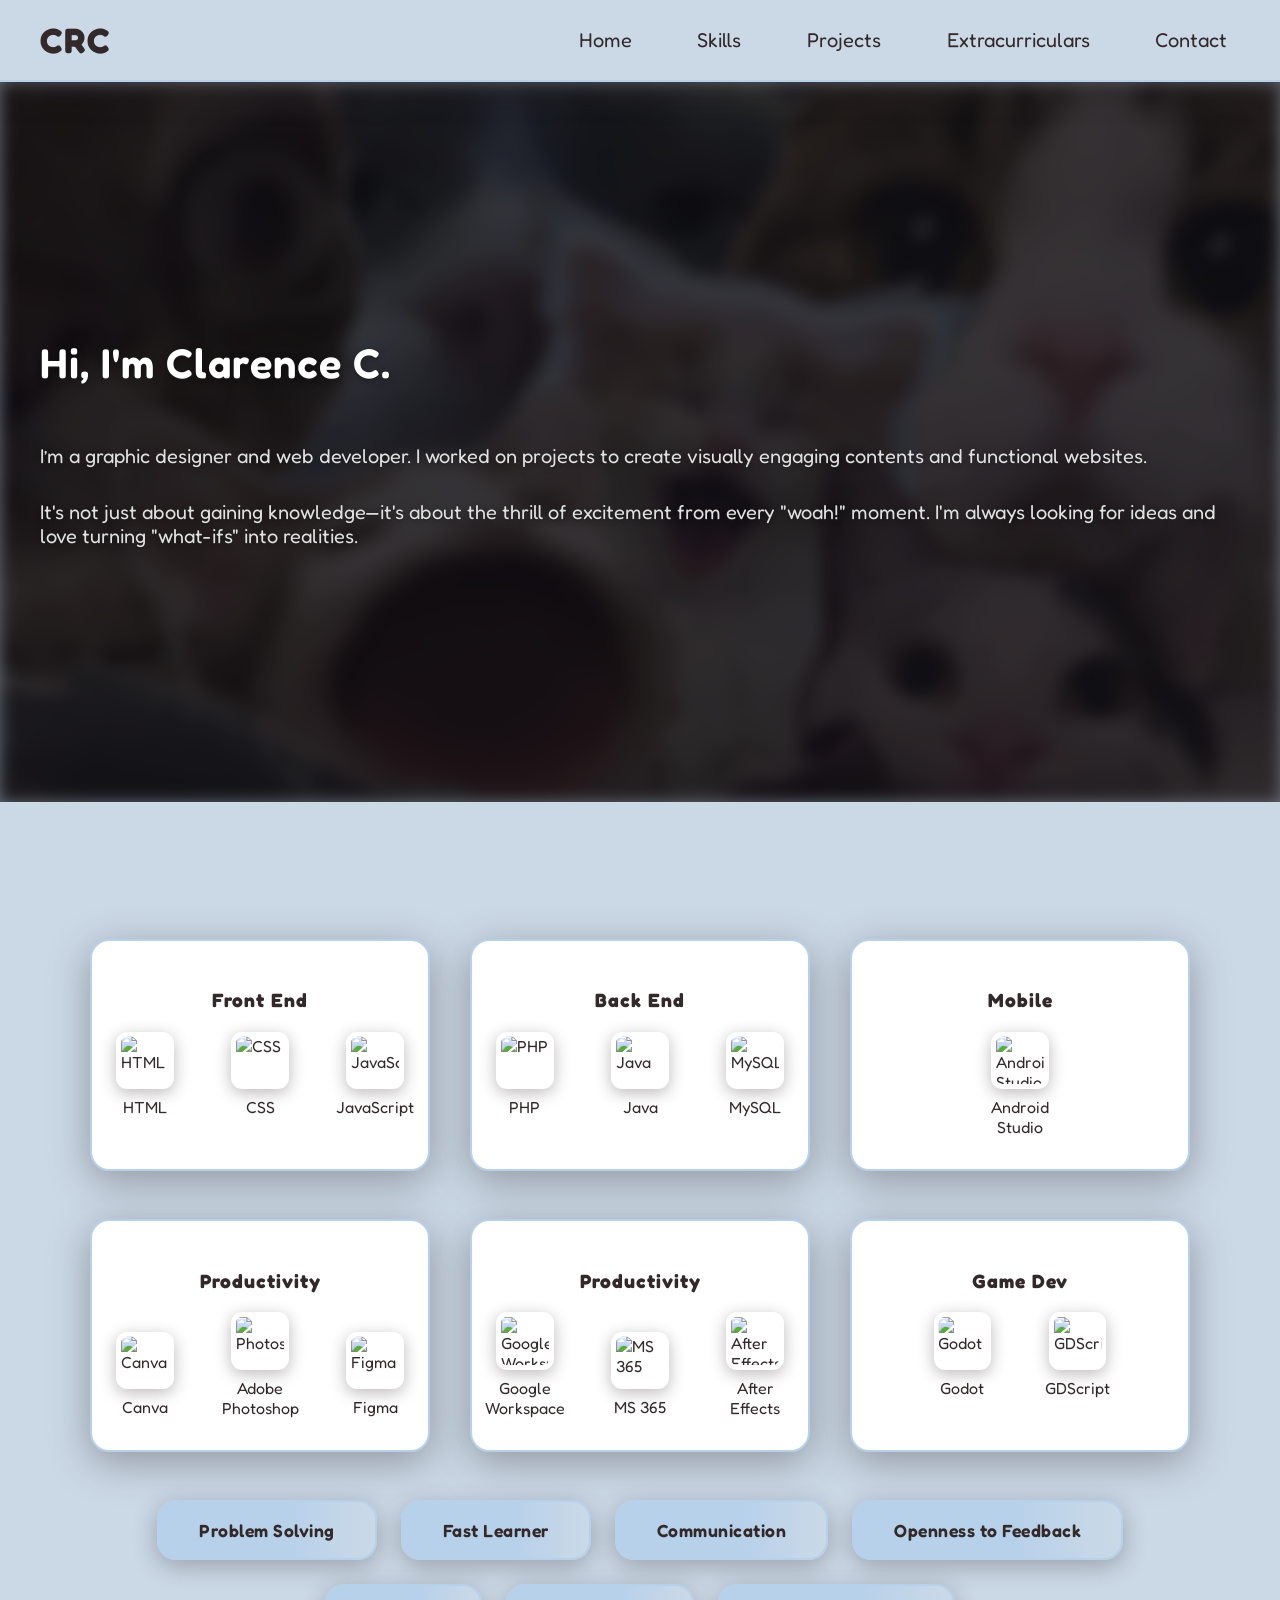
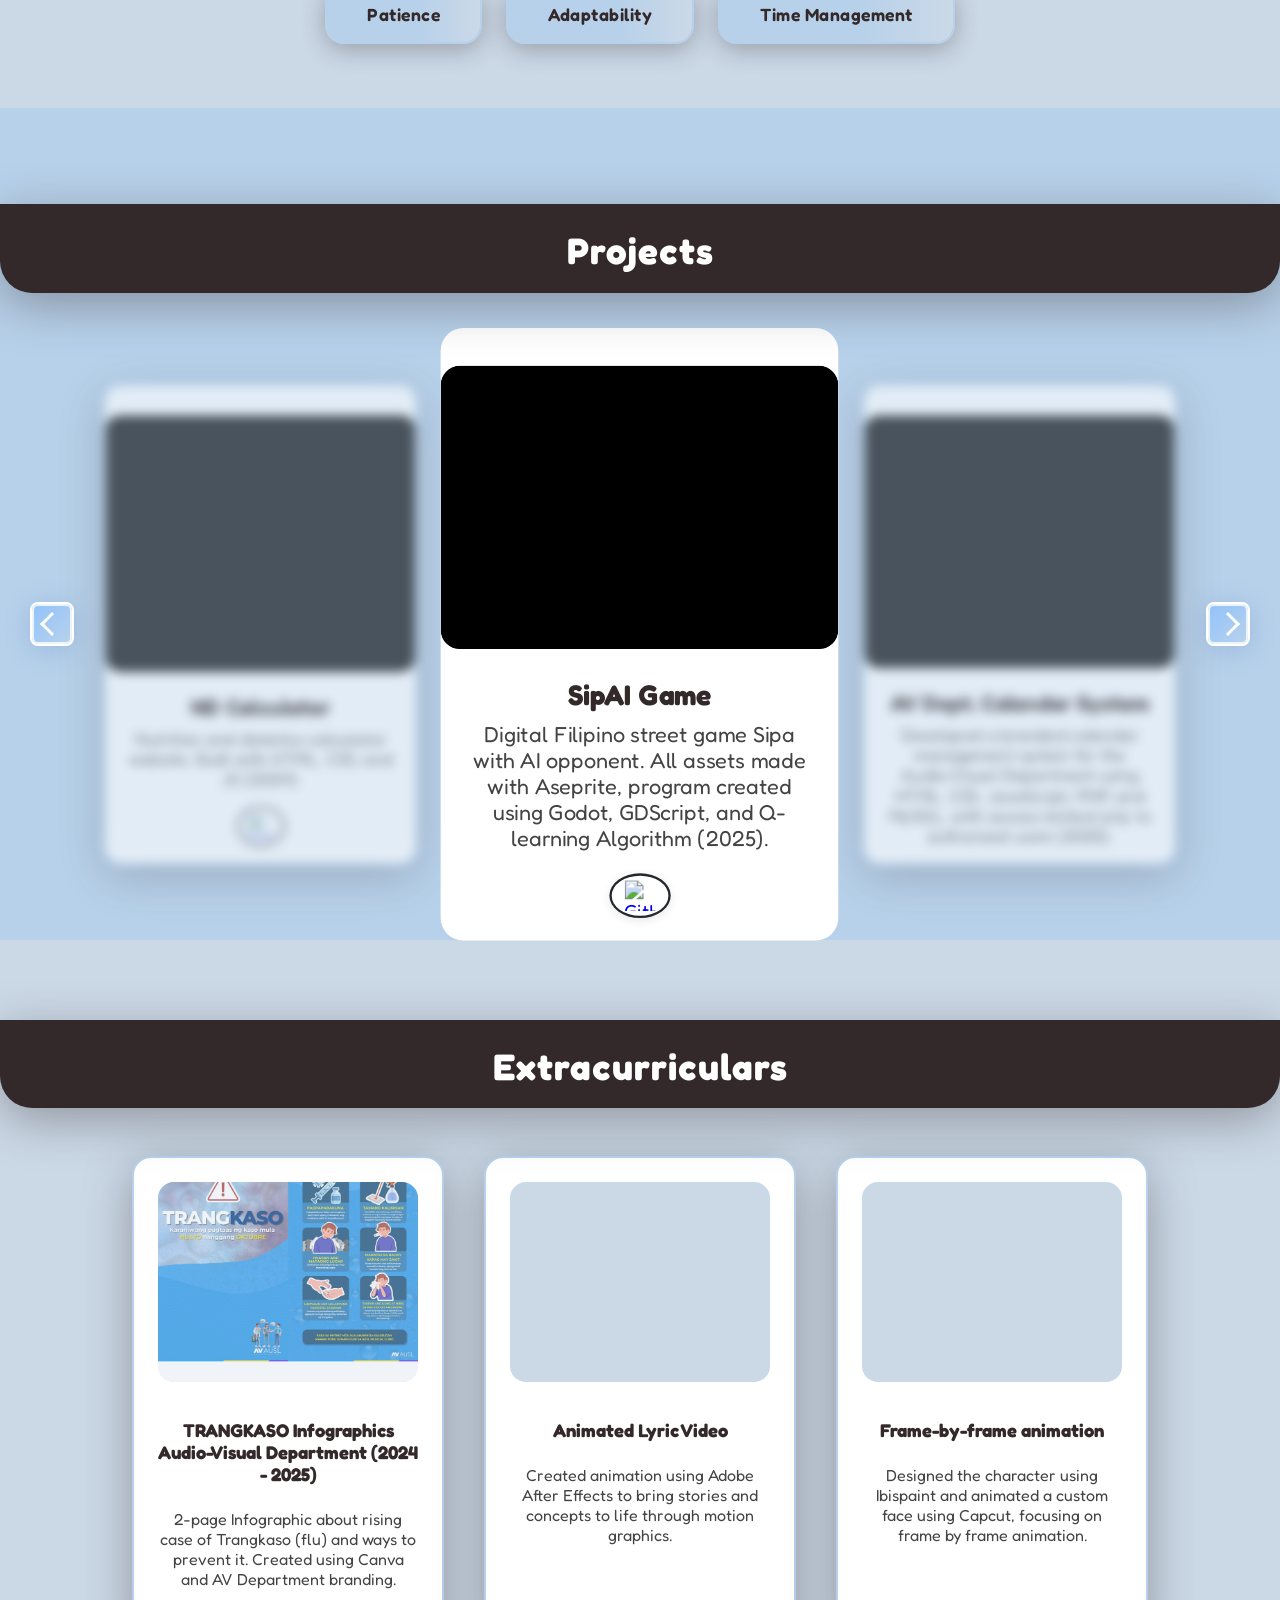
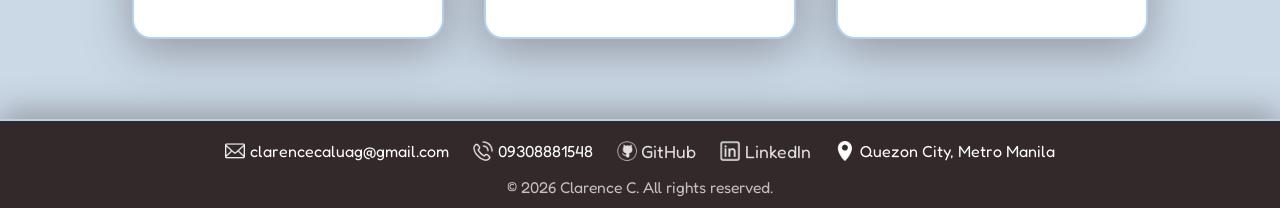
==== commit 135b5db0: "Update index.html" ====
--- a/index.html
+++ b/index.html
@@ -36,8 +36,8 @@
            <p class="intro-paragraph">
              </p>
           <p>
-          <p class="intro-paragraph">I’m a graphic designer and web developer who developed my skills through college, 
-            where I worked on projects to create visually engaging and functional websites. </p>
+          <p class="intro-paragraph">I’m a graphic designer and web developer.
+            I worked on projects to create visually engaging contents and functional websites. </p>
           <p></p>
           <p class="intro-paragraph">  
             It's not just about gaining knowledge—it's about the thrill of excitement 
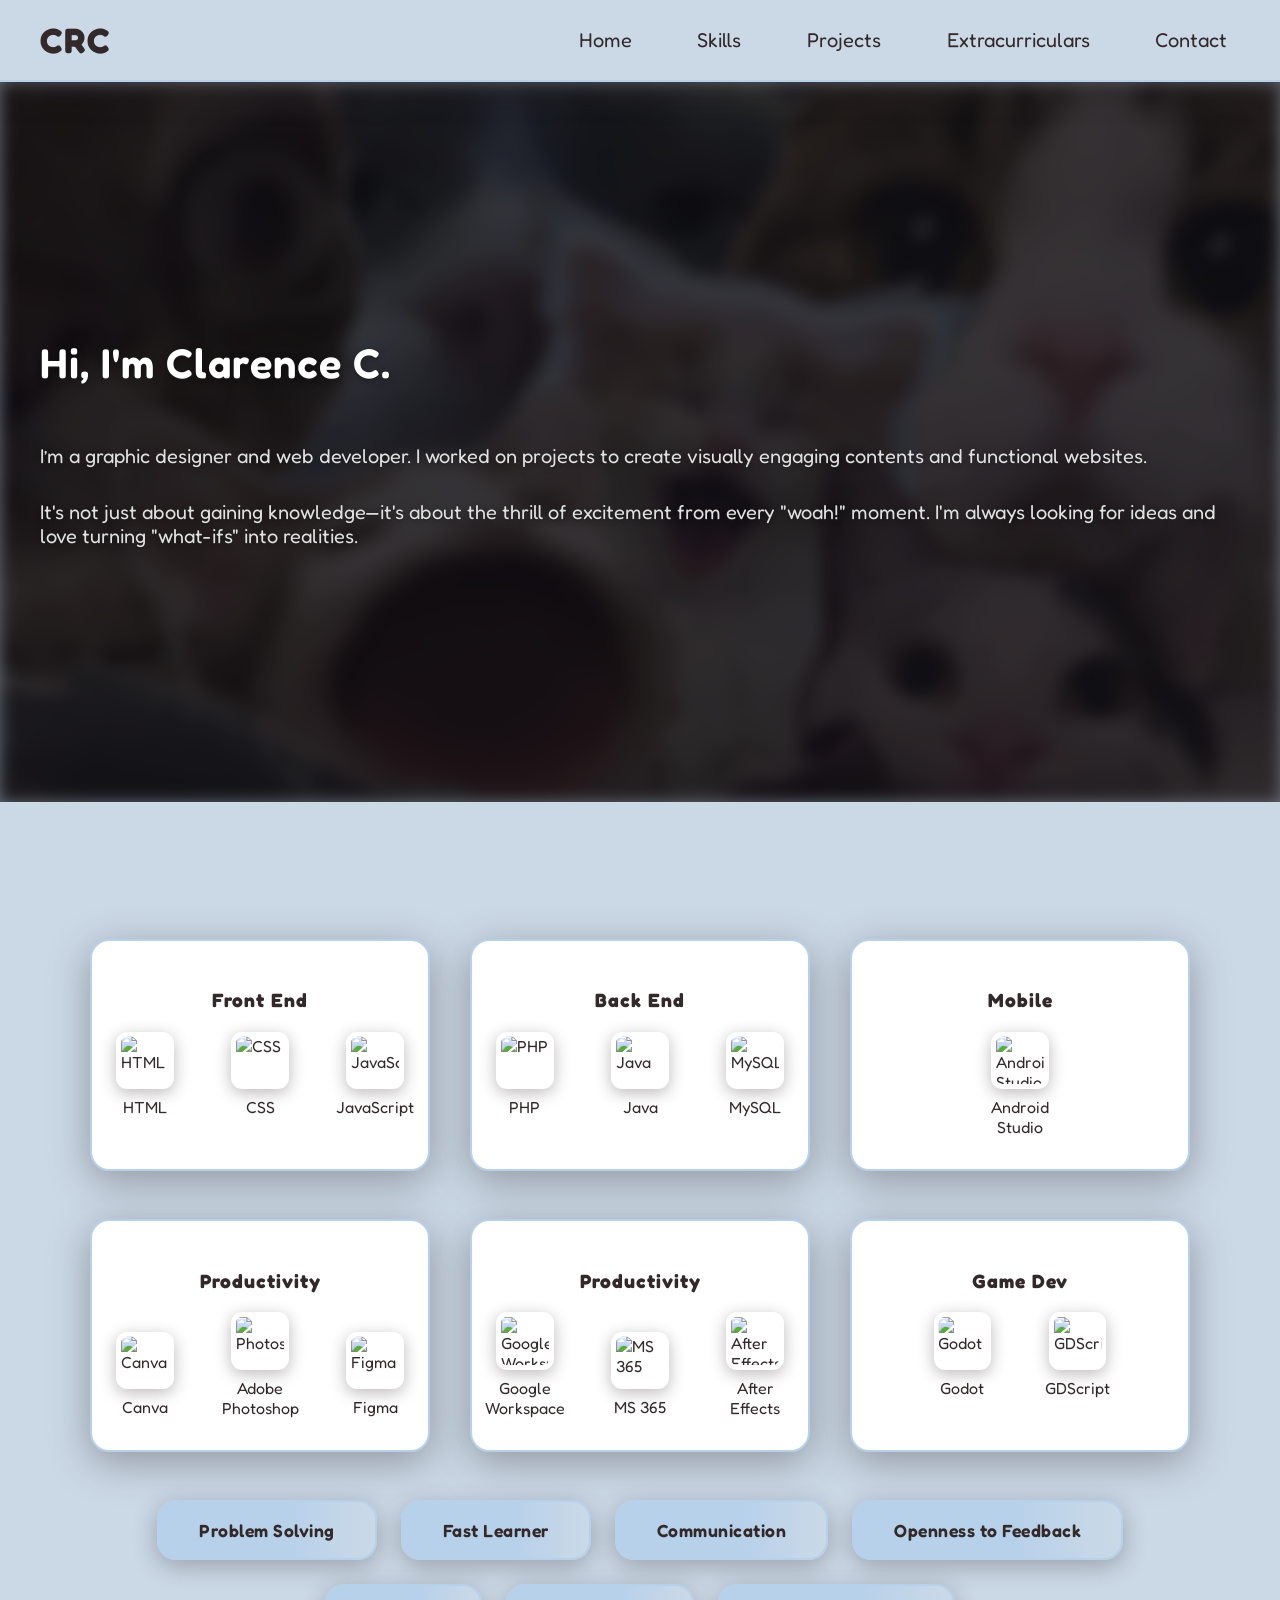
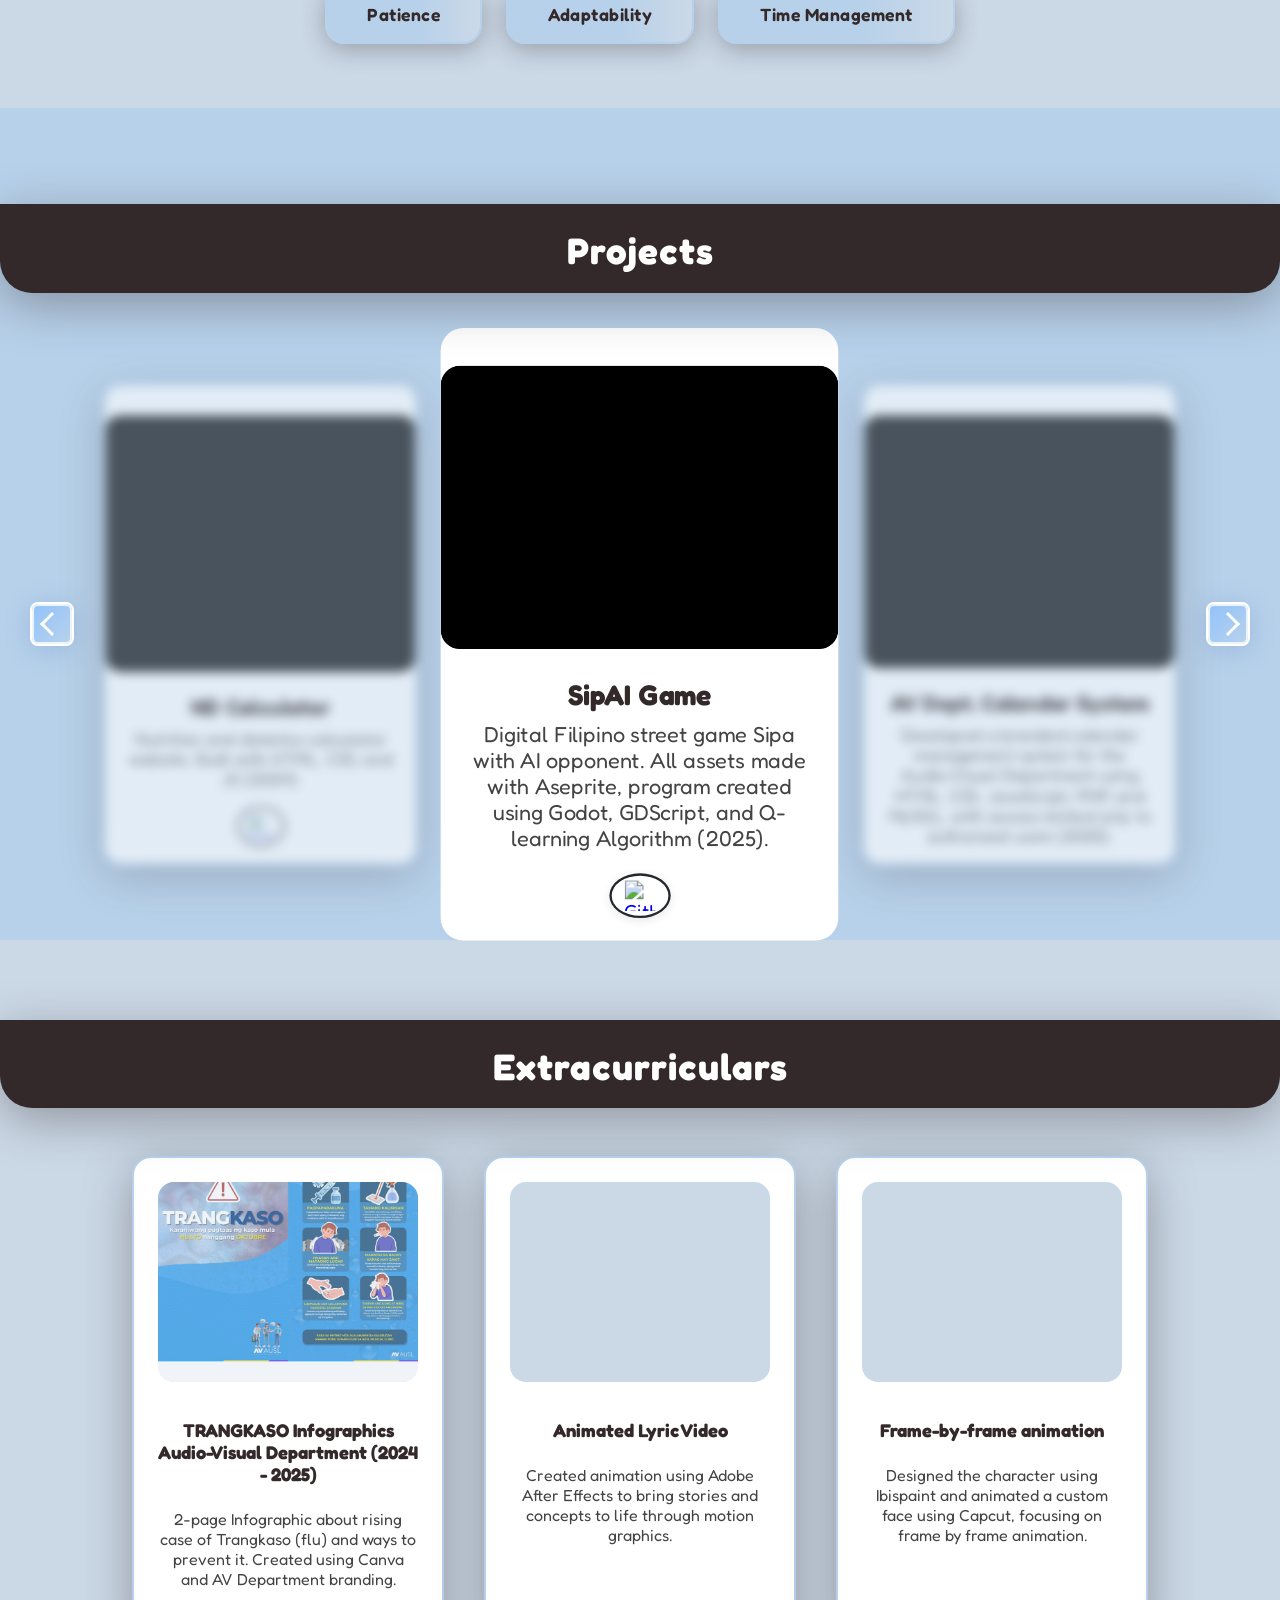
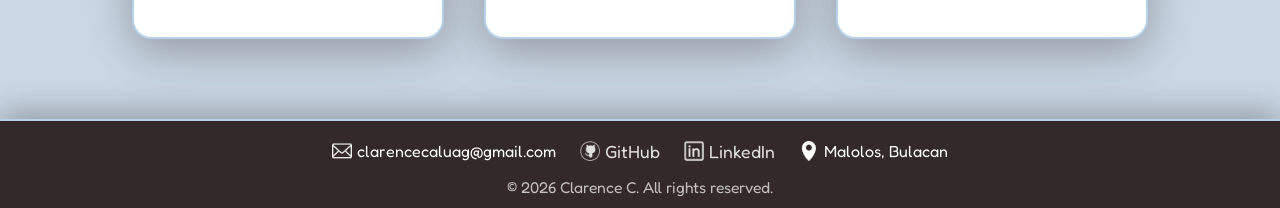
==== commit 29b6c286: "Update index.html" ====
--- a/index.html
+++ b/index.html
@@ -199,10 +199,6 @@
           <img src="img/Logos/email_icon.png" alt="Email" class="footer-icon" width="20" height="20" />
           clarencecaluag@gmail.com
         </span>
-        <span title="Phone" style="display:flex;align-items:center;gap:0.3rem;">
-          <img src="img/Logos/phone_icon.png" alt="Phone" class="footer-icon" width="20" height="20" />
-          09308881548
-        </span>
         <a href="https://github.com/Clangudoo" target="_blank" rel="noopener" title="GitHub" style="display:flex;align-items:center;gap:0.3rem;">
           <img src="img/Logos/github_icon.png" alt="GitHub" class="footer-icon" width="20" height="20" />
           GitHub
@@ -213,7 +209,7 @@
         </a>
         <span title="Address" style="display:flex;align-items:center;gap:0.3rem;">
           <img src="img/Logos/address_icon.png" alt="Address" class="footer-icon" width="20" height="20" />
-          Quezon City, Metro Manila
+          Malolos, Bulacan
         </span>
       </div>
       <div class="footer-copyright">&copy; 2026 Clarence C. All rights reserved.</div>
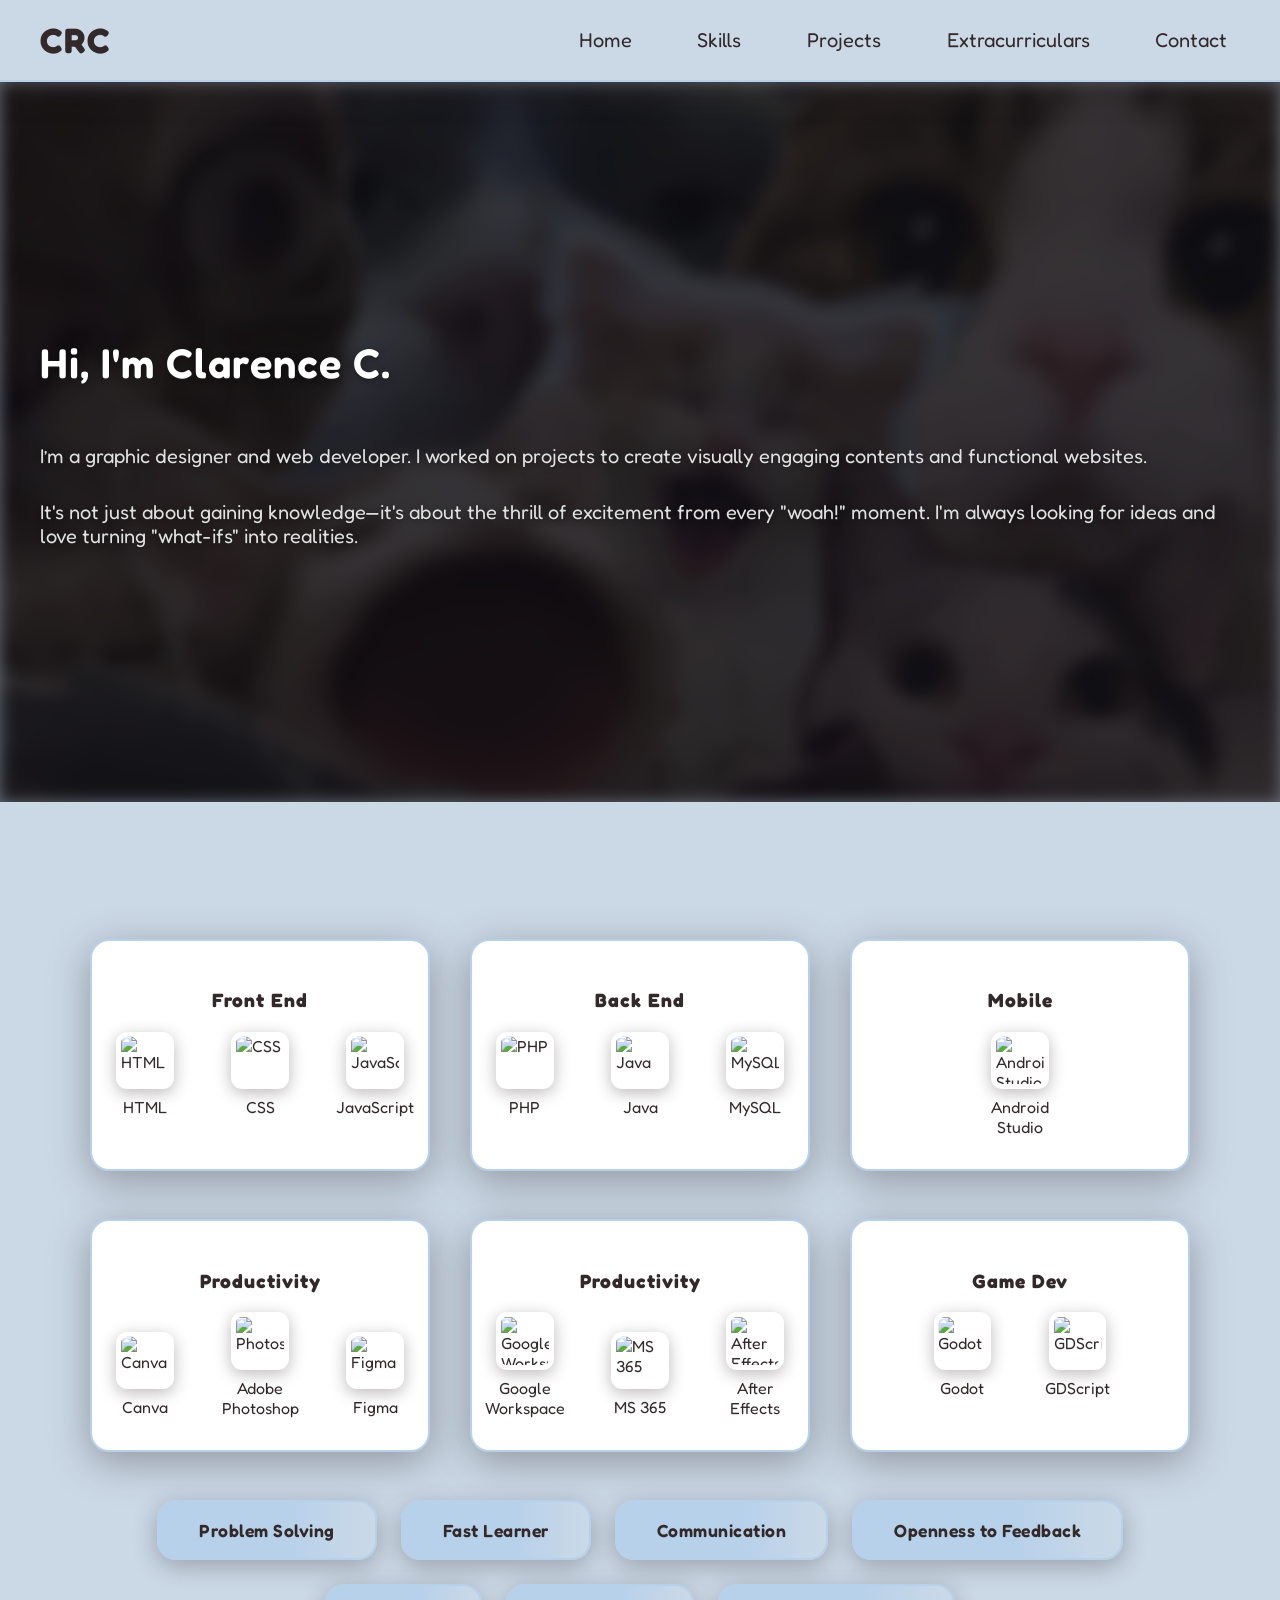
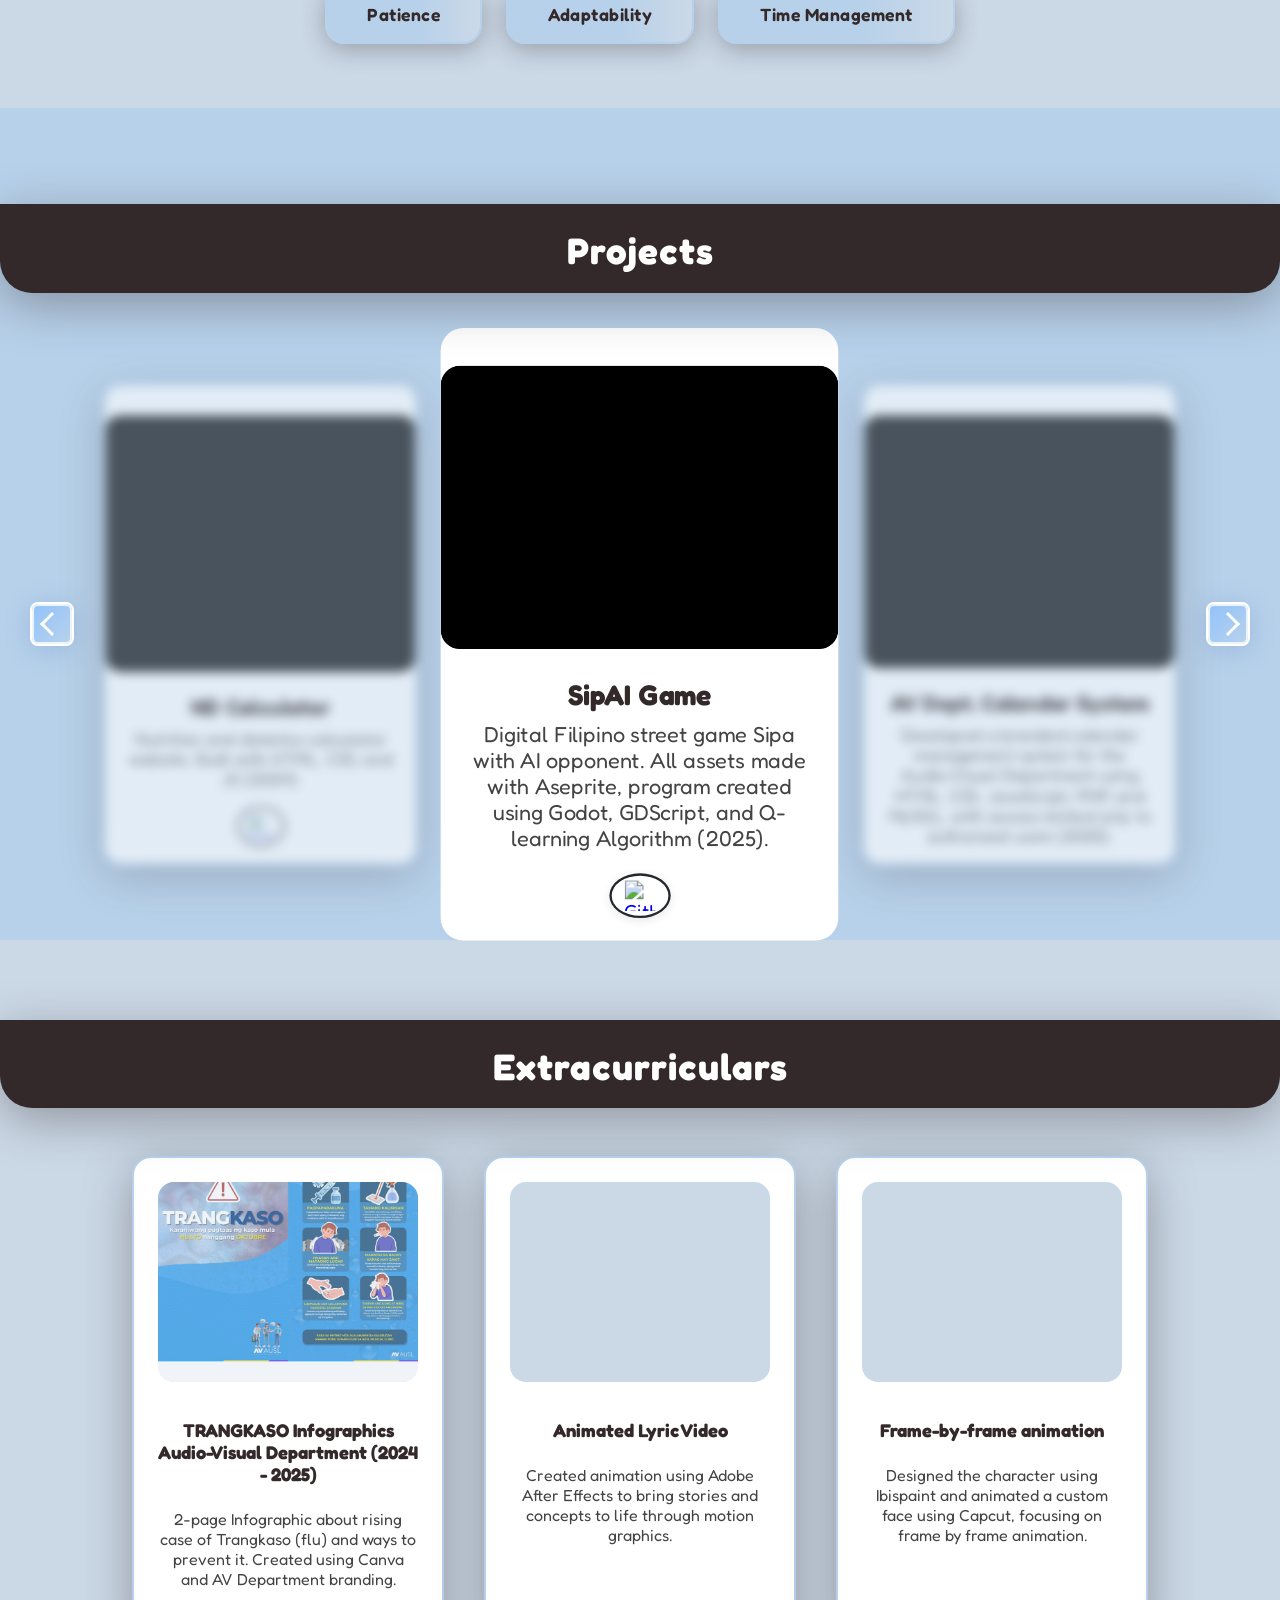
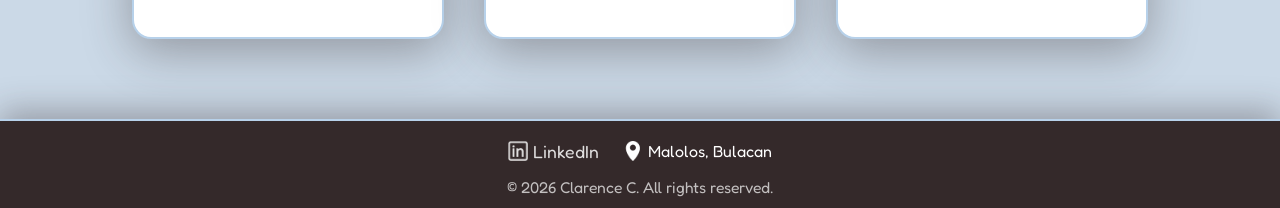
==== commit 3174d017: "Update index.html" ====
--- a/index.html
+++ b/index.html
@@ -195,6 +195,8 @@
   <footer id="contact" class="footer">
     <div class="footer-content">
       <div class="footer-links">
+
+        <!--
         <span title="Email" style="display:flex;align-items:center;gap:0.3rem;">
           <img src="img/Logos/email_icon.png" alt="Email" class="footer-icon" width="20" height="20" />
           clarencecaluag@gmail.com
@@ -202,7 +204,7 @@
         <a href="https://github.com/Clangudoo" target="_blank" rel="noopener" title="GitHub" style="display:flex;align-items:center;gap:0.3rem;">
           <img src="img/Logos/github_icon.png" alt="GitHub" class="footer-icon" width="20" height="20" />
           GitHub
-        </a>
+        </a>        -->
         <a href="https://www.linkedin.com/in/clarence-caluag/" target="_blank" rel="noopener" title="LinkedIn" style="display:flex;align-items:center;gap:0.3rem;">
           <img src="img/Logos/linkedin_icon.png" alt="LinkedIn" class="footer-icon" width="20" height="20" />
           LinkedIn
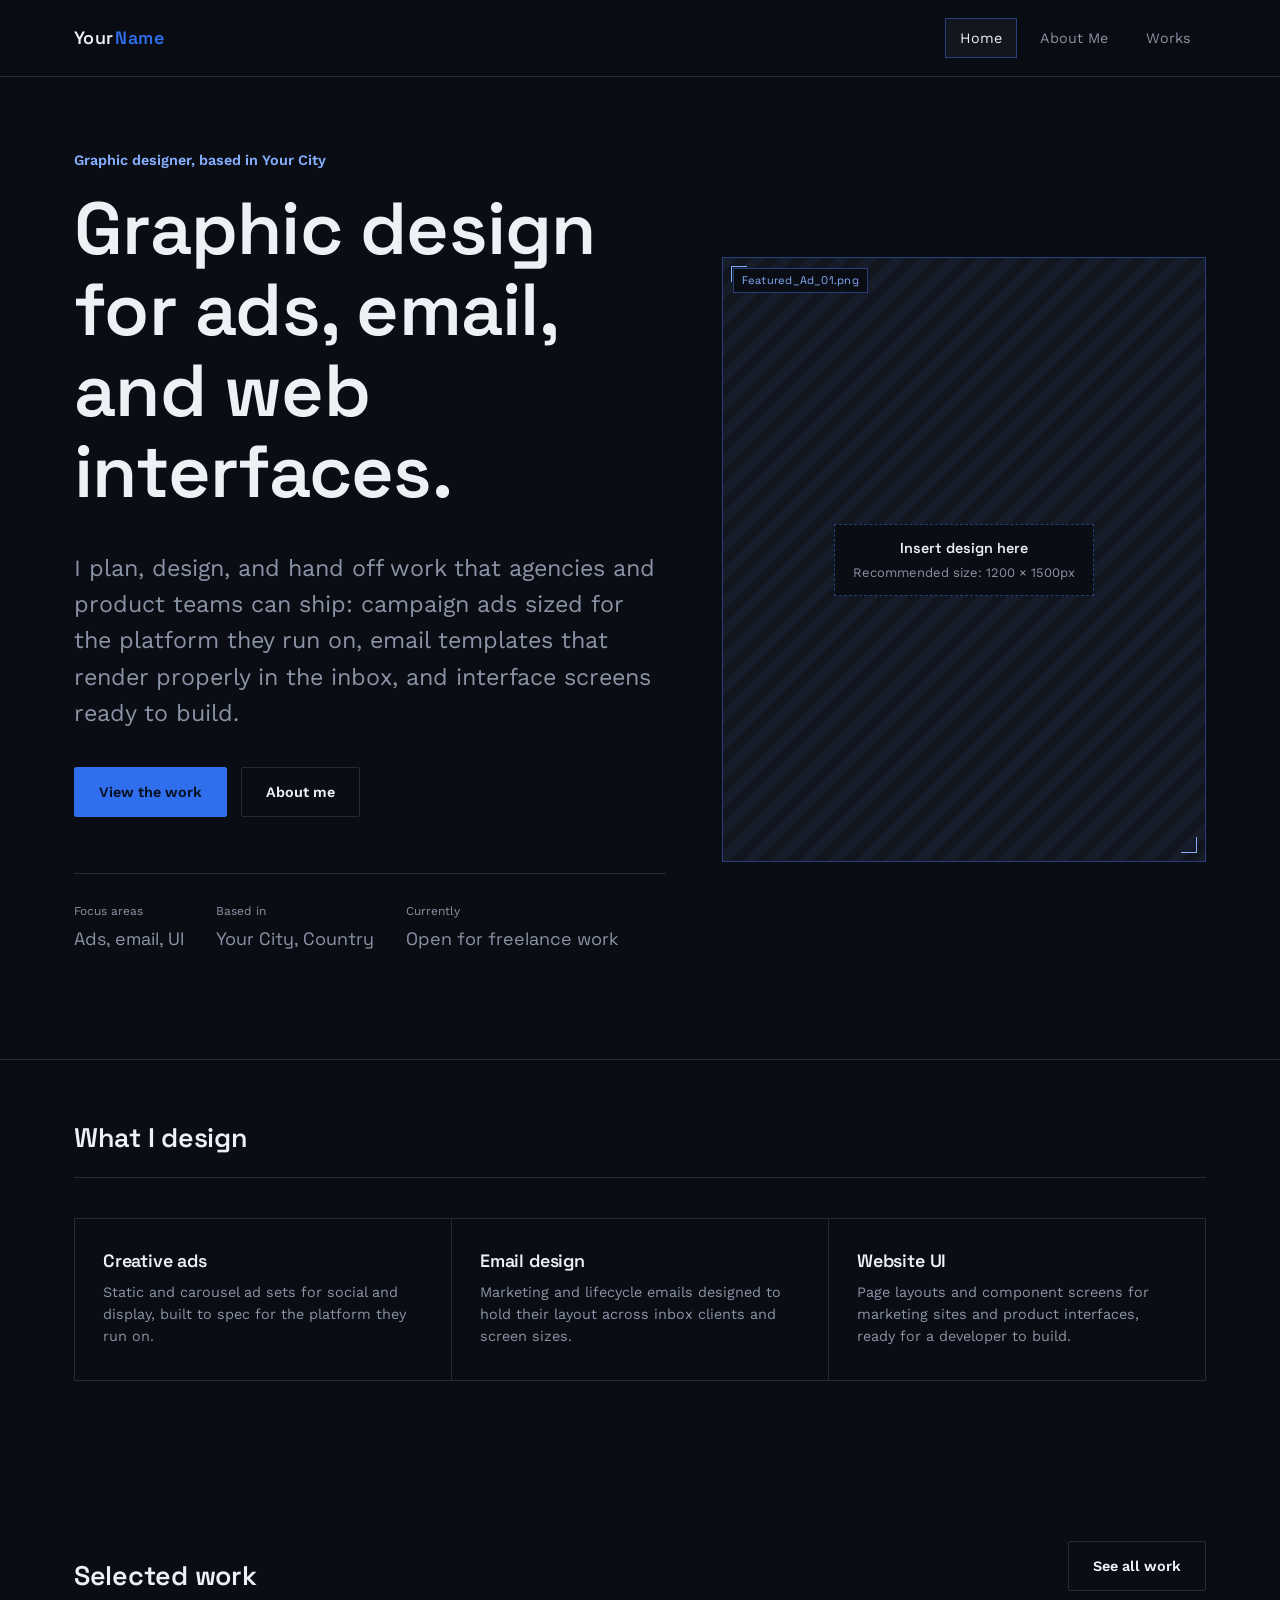
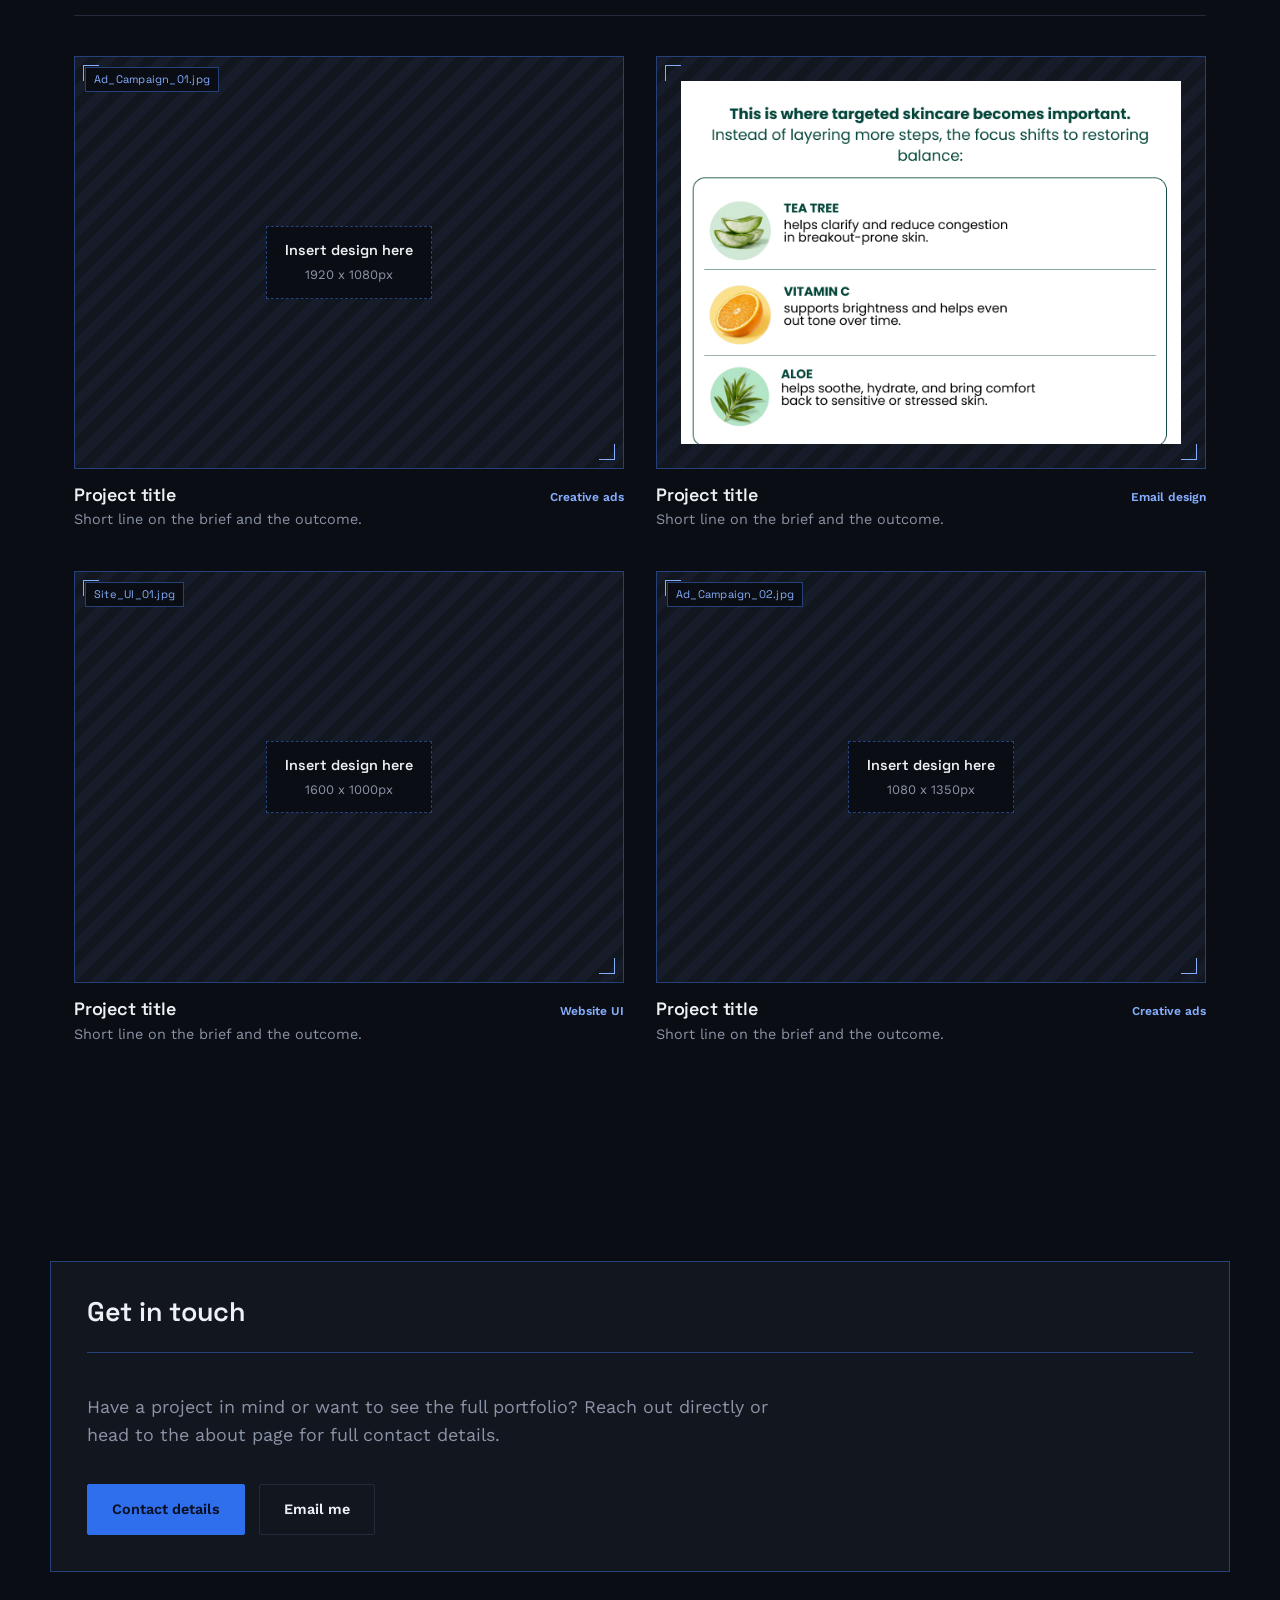
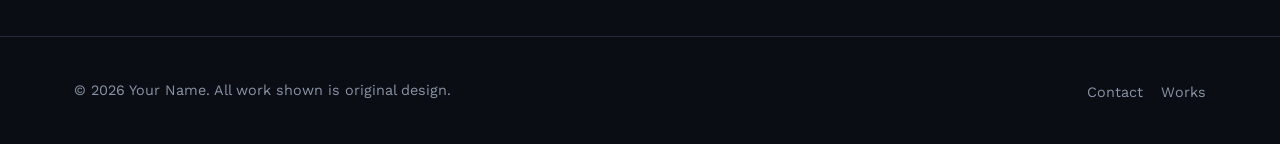
==== commit 0aef5786: "New portfolio" ====
--- a/index.html
+++ b/index.html
@@ -1,222 +1,159 @@
-<!DOCTYPE html>
+<!doctype html>
 <html lang="en">
 <head>
-  <meta charset="UTF-8">
-  <meta name="viewport" content="width=device-width, initial-scale=1.0">
-  <title>C.R.C</title>
-  <link rel="stylesheet" href="style.css">
+<meta charset="UTF-8">
+<meta name="viewport" content="width=device-width, initial-scale=1.0">
+<title>Home | Your Name, Graphic Designer</title>
+<meta name="description" content="Graphic design portfolio: creative ads, email design, and website UI.">
+<link rel="preconnect" href="https://fonts.googleapis.com">
+<link rel="preconnect" href="https://fonts.gstatic.com" crossorigin>
+<link href="https://fonts.googleapis.com/css2?family=Space+Grotesk:wght@500;600;700&family=Work+Sans:wght@400;500;600&display=swap" rel="stylesheet">
+<link rel="stylesheet" href="styles.css">
 </head>
 <body>
-  <header>
-    <nav class="navbar">
-      <a class="logo" href="index.html">CRC</a>
-      <button class="hamburger" id="hamburgerBtn" aria-label="Toggle navigation" style="display:none;">
-        <span></span>
-        <span></span>
-        <span></span>
-      </button>
-      <ul class="nav-links" id="navLinks">
-        <li><a href="#home">Home</a></li>
-        <li><a href="#skills">Skills</a></li>
-        <li><a href="#projects">Projects</a></li>
-        <li><a href="#extracurriculars">Extracurriculars</a></li>
-        <li><a href="#contact">Contact</a></li>
+
+<header class="site-header">
+  <div class="container">
+    <a href="index.html" class="brand">Your<span>Name</span></a>
+    <nav aria-label="Primary">
+      <ul class="nav-list">
+        <li><a href="index.html" aria-current="page">Home</a></li>
+        <li><a href="about.html">About Me</a></li>
+        <li><a href="works.html">Works</a></li>
       </ul>
     </nav>
-  </header>
+    <button class="nav-toggle" aria-label="Toggle menu" aria-expanded="false">
+      <svg viewBox="0 0 24 24" fill="none" stroke="currentColor" stroke-width="2"><line x1="3" y1="6" x2="21" y2="6"/><line x1="3" y1="12" x2="21" y2="12"/><line x1="3" y1="18" x2="21" y2="18"/></svg>
+    </button>
+  </div>
+</header>
 
-  <main>
-    <section id="home" class="landing-section">
-      <div class="landing-bg"></div>
-      <div class="landing-content">
-        <div class="intro-text-container">
-          <h1 class="animated-intro">
-            <span id="intro-text"></span>
-          </h1>
-           <p class="intro-paragraph">
-             </p>
-          <p>
-          <p class="intro-paragraph">I’m a graphic designer and web developer.
-            I worked on projects to create visually engaging contents and functional websites. </p>
-          <p></p>
-          <p class="intro-paragraph">  
-            It's not just about gaining knowledge—it's about the thrill of excitement 
-            from every "woah!" moment. 
-            I'm always looking for ideas and love turning 
-            "what-ifs" into realities.</p>
+<main>
+
+  <section class="hero">
+    <div class="container hero-grid">
+      <div>
+        <p class="hero-eyebrow fade-in">Graphic designer, based in Your City</p>
+        <h1 class="fade-in d1">Graphic design for ads, email, and web interfaces.</h1>
+        <p class="hero-lede fade-in d2">I plan, design, and hand off work that agencies and product teams can ship: campaign ads sized for the platform they run on, email templates that render properly in the inbox, and interface screens ready to build.</p>
+        <div class="hero-actions fade-in d3">
+          <a href="works.html" class="btn btn-primary">View the work</a>
+          <a href="about.html" class="btn btn-secondary">About me</a>
+        </div>
+        <div class="hero-meta fade-in d3">
+          <div>
+            <p class="label">Focus areas</p>
+            <p class="value">Ads, email, UI</p>
+          </div>
+          <div>
+            <p class="label">Based in</p>
+            <p class="value">Your City, Country</p>
+          </div>
+          <div>
+            <p class="label">Currently</p>
+            <p class="value">Open for freelance work</p>
+          </div>
         </div>
       </div>
-    </section>
 
-    <section id="skills" class="skills-section fade-slide-up">
-      <header class="section-header fade-slide-up">Technical & Interpersonal Skills</header>
-      <div class="skills-card-row">
-        <article class="skills-card fade-slide-up">
-          <h2 class="skills-card-title">Front End</h2>
-          <div class="skills-logos">
-            <div class="skills-logo-col">
-              <img src="https://cdn.jsdelivr.net/gh/devicons/devicon/icons/html5/html5-original.svg" alt="HTML">
-              <span>HTML</span>
-            </div>
-            <div class="skills-logo-col">
-              <img src="https://cdn.jsdelivr.net/gh/devicons/devicon/icons/css3/css3-original.svg" alt="CSS">
-              <span>CSS</span>
-            </div>
-            <div class="skills-logo-col">
-              <img src="https://cdn.jsdelivr.net/gh/devicons/devicon/icons/javascript/javascript-original.svg" alt="JavaScript">
-              <span>JavaScript</span>
-            </div>
-          </div>
-        </article>
-        <article class="skills-card fade-slide-up">
-          <h2 class="skills-card-title">Back End</h2>
-          <div class="skills-logos">
-            <div class="skills-logo-col">
-              <img src="https://cdn.jsdelivr.net/gh/devicons/devicon/icons/php/php-original.svg" alt="PHP">
-              <span>PHP</span>
-            </div>
-            <div class="skills-logo-col">
-              <img src="https://cdn.jsdelivr.net/gh/devicons/devicon/icons/java/java-original.svg" alt="Java">
-              <span>Java</span>
-            </div>
-            <div class="skills-logo-col">
-              <img src="https://cdn.jsdelivr.net/gh/devicons/devicon/icons/mysql/mysql-original.svg" alt="MySQL">
-              <span>MySQL</span>
-            </div>
-          </div>
-        </article>
-        <article class="skills-card fade-slide-up">
-          <h2 class="skills-card-title">Mobile</h2>
-          <div class="skills-logos">
-            <div class="skills-logo-col">
-              <img src="https://cdn.jsdelivr.net/gh/devicons/devicon/icons/androidstudio/androidstudio-original.svg" alt="Android Studio">
-              <span>Android Studio</span>
-            </div>
-          </div>
-        </article>
+      <div class="artboard hero-art is-zoomable fade-in d2">
+        <span class="artboard-tag">Featured_Ad_01.png</span>
+        <div class="artboard-label">
+          <strong>Insert design here</strong>
+          Recommended size: 1200 × 1500px
+        </div>
       </div>
-      <div class="skills-card-row">
-          <article class="skills-card fade-slide-up">
-          <h2 class="skills-card-title">Productivity</h2>
-          <div class="skills-logos">
-            <div class="skills-logo-col">
-              <img src="https://encrypted-tbn0.gstatic.com/images?q=tbn:ANd9GcROPBLdH42Y2y9bcFqaNryLFtlEm2oGE6b9Zg&s" alt="Canva">
-              <span>Canva</span>
-            </div>
-            <div class="skills-logo-col">
-              <img src="https://encrypted-tbn0.gstatic.com/images?q=tbn:ANd9GcR_mLHn9oPIci5YAFol3kocIxBuTsMOEvao-g&s" alt="Photoshop">
-              <span>Adobe Photoshop</span>
-            </div>
-            <div class="skills-logo-col">
-              <img src="https://encrypted-tbn0.gstatic.com/images?q=tbn:ANd9GcSlyf2x2w47ik4ClgaQtJ_qCaXF_Ru6JlUR0Q&s" alt="Figma">
-              <span>Figma</span>
-            </div>
-          </div>
-        </article>
-        <article class="skills-card fade-slide-up">
-          <h2 class="skills-card-title">Productivity</h2>
-          <div class="skills-logos">
-            <div class="skills-logo-col">
-              <img src="https://cdn.jsdelivr.net/gh/devicons/devicon/icons/google/google-original.svg" alt="Google Workspace">
-              <span>Google Workspace</span>
-            </div>
-            <div class="skills-logo-col">
-              <img src="https://upload.wikimedia.org/wikipedia/commons/0/0e/Microsoft_365_%282022%29.svg?utm_source=commons.wikimedia.org&utm_campaign=index&utm_content=original" alt="MS 365">
-              <span>MS 365</span>
-            </div>
-            <div class="skills-logo-col">
-              <img src="https://cdn.jsdelivr.net/gh/devicons/devicon/icons/aftereffects/aftereffects-original.svg" alt="After Effects">
-              <span>After Effects</span>
-            </div>
-          </div>
-        </article>
-        <article class="skills-card fade-slide-up">
-          <h2 class="skills-card-title">Game Dev</h2>
-          <div class="skills-logos">
-            <div class="skills-logo-col">
-              <img src="https://cdn.jsdelivr.net/gh/devicons/devicon/icons/godot/godot-original.svg" alt="Godot">
-              <span>Godot</span>
-            </div>
-            <div class="skills-logo-col">
-              <img src="https://cdn.jsdelivr.net/gh/devicons/devicon/icons/godot/godot-original.svg" alt="GDScript">
-              <span>GDScript</span>
-            </div>
-          </div>
-        </article>
+    </div>
+  </section>
+
+  <section class="tight">
+    <div class="container">
+      <div class="section-head">
+        <h2>What I design</h2>
       </div>
-      <div class="interpersonal-row fade-slide-up">
-        <span class="interpersonal-skill">Problem Solving</span>
-        <span class="interpersonal-skill">Fast Learner</span>
-        <span class="interpersonal-skill">Communication</span>
-        <span class="interpersonal-skill">Openness to Feedback</span>
-        <span class="interpersonal-skill">Patience</span>
-        <span class="interpersonal-skill">Adaptability</span>
-        <span class="interpersonal-skill">Time Management</span>
+      <div class="capability-list">
+        <div class="capability">
+          <h3>Creative ads</h3>
+          <p>Static and carousel ad sets for social and display, built to spec for the platform they run on.</p>
+        </div>
+        <div class="capability">
+          <h3>Email design</h3>
+          <p>Marketing and lifecycle emails designed to hold their layout across inbox clients and screen sizes.</p>
+        </div>
+        <div class="capability">
+          <h3>Website UI</h3>
+          <p>Page layouts and component screens for marketing sites and product interfaces, ready for a developer to build.</p>
+        </div>
       </div>
-    </section>
+    </div>
+  </section>
 
-    <section id="projects" class="projects-section fade-slide-up">
-      <header class="section-header fade-slide-up">Projects</header>
-      <div class="carousel-container fade-slide-up">
-        <button class="carousel-btn left" id="prevBtn">
-          <span class="arrow left-arrow"></span>
-        </button>
-        <div class="carousel-track" id="carouselTrack">
-          <!-- Project cards will show dito -->
-        </div>
-        <button class="carousel-btn right" id="nextBtn">
-          <span class="arrow right-arrow"></span>
-        </button>
+  <section>
+    <div class="container">
+      <div class="section-head">
+        <h2>Selected work</h2>
+        <a href="works.html" class="btn btn-secondary">See all work</a>
       </div>
-    </section>
 
-    <section class="extracurriculars-section fade-slide-up" id="extracurriculars">
-      <header class="section-header fade-slide-up">Extracurriculars</header>
-      <div class="extracurriculars-list">
-        <article class="extracurricular-card fade-slide-up">
-          <div class="extracurricular-image"><img src="vid/Extracurriculars/Extra1_img.png" alt="Extracurricular 1" style="width:100%;height:100%;object-fit:cover;opacity:0.7;" autoplay loop muted playsinline></img></div>
-          <h3 class="extracurricular-title">TRANGKASO Infographics Audio-Visual Department (2024 - 2025)</h3>
-          <p class="extracurricular-desc">2-page Infographic about rising case of Trangkaso (flu) and ways to prevent it. Created using Canva and AV Department branding.</p>
-        </article>
-        <article class="extracurricular-card fade-slide-up">
-          <div class="extracurricular-image"><video src="vid/Extracurriculars/Extra2_vid.mp4" alt="Extracurricular 2" style="width:100%;height:100%;object-fit:cover;opacity:0.7;" autoplay loop muted playsinline></video></div>
-          <h3 class="extracurricular-title">Animated Lyric Video</h3>
-          <p class="extracurricular-desc">Created animation using Adobe After Effects to bring stories and concepts to life through motion graphics.</p>
-        </article>
-        <article class="extracurricular-card fade-slide-up">
-          <div class="extracurricular-image"><video src="vid/Extracurriculars/Extra3_vid.mp4" alt="Extracurricular 3" style="width:100%;height:100%;object-fit:cover;opacity:0.7;" autoplay loop muted playsinline></video></div>
-          <h3 class="extracurricular-title">Frame-by-frame animation</h3>
-          <p class="extracurricular-desc">Designed the character using Ibispaint and animated a custom face using Capcut, focusing on frame by frame animation.</p>
-        </article>
+      <div class="work-grid" id="featured-grid">
+        <!-- Filled in by script below from PROJECTS -->
       </div>
-    </section>
-  </main>
+    </div>
+  </section>
 
-  <footer id="contact" class="footer">
-    <div class="footer-content">
-      <div class="footer-links">
+  <section class="tight">
+    <div class="container contact-panel">
+      <div class="section-head">
+        <h2>Get in touch</h2>
+      </div>
+      <p>Have a project in mind or want to see the full portfolio? Reach out directly or head to the about page for full contact details.</p>
+      <div class="hero-actions">
+        <a href="about.html#contact" class="btn btn-primary">Contact details</a>
+        <a href="mailto:your.email@example.com" class="btn btn-secondary">Email me</a>
+      </div>
+    </div>
+  </section>
 
-        <!--
-        <span title="Email" style="display:flex;align-items:center;gap:0.3rem;">
-          <img src="img/Logos/email_icon.png" alt="Email" class="footer-icon" width="20" height="20" />
-          clarencecaluag@gmail.com
-        </span>
-        <a href="https://github.com/Clangudoo" target="_blank" rel="noopener" title="GitHub" style="display:flex;align-items:center;gap:0.3rem;">
-          <img src="img/Logos/github_icon.png" alt="GitHub" class="footer-icon" width="20" height="20" />
-          GitHub
-        </a>        -->
-        <a href="https://www.linkedin.com/in/clarence-caluag/" target="_blank" rel="noopener" title="LinkedIn" style="display:flex;align-items:center;gap:0.3rem;">
-          <img src="img/Logos/linkedin_icon.png" alt="LinkedIn" class="footer-icon" width="20" height="20" />
-          LinkedIn
-        </a>
-        <span title="Address" style="display:flex;align-items:center;gap:0.3rem;">
-          <img src="img/Logos/address_icon.png" alt="Address" class="footer-icon" width="20" height="20" />
-          Malolos, Bulacan
-        </span>
-      </div>
-      <div class="footer-copyright">&copy; 2026 Clarence C. All rights reserved.</div>
-    </div>
-  </footer>
-  <script src="script.js"></script>
+</main>
+
+<footer class="site-footer">
+  <div class="container footer-row">
+    <p>&copy; 2026 Your Name. All work shown is original design.</p>
+    <ul class="footer-links">
+      <li><a href="about.html#contact">Contact</a></li>
+      <li><a href="works.html">Works</a></li>
+    </ul>
+  </div>
+</footer>
+
+<script src="projects.js"></script>
+<script src="script.js"></script>
+<script>
+(function () {
+  var grid = document.getElementById("featured-grid");
+
+  FEATURED_PROJECT_IDS.forEach(function (id) {
+    var project = findProjectById(id);
+    if (!project) return;
+
+    var card = document.createElement("a");
+    card.href = "work-detail.html?id=" + encodeURIComponent(project.id);
+    card.className = "work-card";
+
+    card.appendChild(buildArtboard(project.cover));
+
+    var meta = document.createElement("div");
+    meta.className = "work-card-meta";
+    meta.innerHTML = "<h3>" + project.title + "</h3><span class=\"work-cat\">" + project.category + "</span>";
+    card.appendChild(meta);
+
+    var summary = document.createElement("p");
+    summary.textContent = project.summary;
+    card.appendChild(summary);
+
+    grid.appendChild(card);
+  });
+})();
+</script>
 </body>
 </html>
--- a/styles.css
+++ b/styles.css
@@ -0,0 +1,790 @@
+/* ==========================================================================
+   Design tokens
+   ========================================================================== */
+:root {
+  /* color */
+  --bg:          #0A0D13;
+  --bg-panel:    #12161F;
+  --bg-panel-2:  #161C29;
+  --blue-deep:   #0E2A5E;
+  --blue:        #2F6FED;
+  --blue-light:  #86AEFF;
+  --text:        #EDF0F5;
+  --text-muted:  #8B93A6;
+  --border:      #232A3A;
+  --border-blue: #26407A;
+
+  /* type */
+  --font-head: "Space Grotesk", "Arial Narrow", sans-serif;
+  --font-body: "Work Sans", "Segoe UI", sans-serif;
+
+  /* scale */
+  --step--1: clamp(0.83rem, 0.8rem + 0.15vw, 0.9rem);
+  --step-0:  clamp(1rem, 0.96rem + 0.2vw, 1.125rem);
+  --step-1:  clamp(1.25rem, 1.18rem + 0.35vw, 1.5rem);
+  --step-2:  clamp(1.6rem, 1.45rem + 0.75vw, 2.15rem);
+  --step-3:  clamp(2.1rem, 1.8rem + 1.5vw, 3.2rem);
+  --step-4:  clamp(2.8rem, 2.2rem + 3vw, 4.6rem);
+
+  --container: 1180px;
+  --gutter: 24px;
+  --radius: 2px;
+}
+
+/* ==========================================================================
+   Reset
+   ========================================================================== */
+*, *::before, *::after { box-sizing: border-box; }
+html { scroll-behavior: smooth; }
+@media (prefers-reduced-motion: reduce) {
+  html { scroll-behavior: auto; }
+  *, *::before, *::after { animation-duration: 0.01ms !important; animation-iteration-count: 1 !important; transition-duration: 0.01ms !important; }
+}
+
+body {
+  margin: 0;
+  background: var(--bg);
+  color: var(--text);
+  font-family: var(--font-body);
+  font-size: var(--step-0);
+  line-height: 1.55;
+  -webkit-font-smoothing: antialiased;
+}
+
+img { max-width: 100%; display: block; }
+a { color: inherit; }
+
+h1, h2, h3, h4 {
+  font-family: var(--font-head);
+  font-weight: 600;
+  line-height: 1.1;
+  margin: 0 0 0.5em;
+  letter-spacing: -0.01em;
+}
+
+p { margin: 0 0 1em; color: var(--text-muted); max-width: 62ch; }
+
+.container {
+  width: 100%;
+  max-width: var(--container);
+  margin: 0 auto;
+  padding: 0 var(--gutter);
+}
+
+:focus-visible {
+  outline: 2px solid var(--blue-light);
+  outline-offset: 3px;
+}
+
+/* ==========================================================================
+   Header / Nav
+   ========================================================================== */
+.site-header {
+  border-bottom: 1px solid var(--border);
+  position: sticky;
+  top: 0;
+  background: rgba(10, 13, 19, 0.92);
+  backdrop-filter: blur(6px);
+  z-index: 50;
+}
+
+.site-header .container {
+  display: flex;
+  align-items: center;
+  justify-content: space-between;
+  height: 76px;
+}
+
+.brand {
+  font-family: var(--font-head);
+  font-weight: 600;
+  font-size: var(--step-0);
+  letter-spacing: 0.02em;
+  text-decoration: none;
+  display: flex;
+  align-items: baseline;
+  gap: 2px;
+}
+.brand span { color: var(--blue); }
+
+.nav-list {
+  list-style: none;
+  display: flex;
+  gap: 8px;
+  margin: 0;
+  padding: 0;
+}
+
+.nav-list a {
+  text-decoration: none;
+  font-size: var(--step--1);
+  color: var(--text-muted);
+  padding: 8px 14px;
+  border: 1px solid transparent;
+  display: inline-block;
+  transition: color 0.15s ease, border-color 0.15s ease;
+}
+
+.nav-list a:hover { color: var(--text); border-color: var(--border); }
+
+.nav-list a[aria-current="page"] {
+  color: var(--text);
+  border-color: var(--border-blue);
+  background: var(--bg-panel);
+}
+
+.nav-toggle {
+  display: none;
+  background: none;
+  border: 1px solid var(--border);
+  color: var(--text);
+  width: 40px;
+  height: 40px;
+  align-items: center;
+  justify-content: center;
+  cursor: pointer;
+}
+.nav-toggle svg { width: 18px; height: 18px; }
+
+@media (max-width: 760px) {
+  .nav-toggle { display: inline-flex; }
+  .nav-list {
+    position: fixed;
+    inset: 76px 0 auto 0;
+    flex-direction: column;
+    background: var(--bg);
+    border-bottom: 1px solid var(--border);
+    padding: 8px var(--gutter) 20px;
+    transform: translateY(-8px);
+    opacity: 0;
+    pointer-events: none;
+    transition: opacity 0.15s ease, transform 0.15s ease;
+  }
+  .nav-list.is-open {
+    transform: translateY(0);
+    opacity: 1;
+    pointer-events: auto;
+  }
+  .nav-list a { display: block; }
+}
+
+/* ==========================================================================
+   Buttons (rectangular, no pill shapes)
+   ========================================================================== */
+.btn {
+  display: inline-flex;
+  align-items: center;
+  gap: 10px;
+  font-family: var(--font-body);
+  font-size: var(--step--1);
+  font-weight: 600;
+  text-decoration: none;
+  padding: 13px 24px;
+  border: 1px solid var(--blue);
+  border-radius: var(--radius);
+  cursor: pointer;
+  transition: background 0.15s ease, color 0.15s ease, border-color 0.15s ease;
+}
+
+.btn-primary {
+  background: var(--blue);
+  color: #071022;
+}
+.btn-primary:hover { background: var(--blue-light); border-color: var(--blue-light); }
+
+.btn-secondary {
+  background: transparent;
+  color: var(--text);
+  border-color: var(--border);
+}
+.btn-secondary:hover { border-color: var(--blue); color: var(--blue-light); }
+
+.btn svg { width: 14px; height: 14px; flex: none; }
+
+/* ==========================================================================
+   Section / Layout helpers
+   ========================================================================== */
+section { padding: 96px 0; }
+section.tight { padding: 64px 0; }
+
+.section-head {
+  display: flex;
+  align-items: flex-end;
+  justify-content: space-between;
+  gap: 24px;
+  margin-bottom: 40px;
+  border-bottom: 1px solid var(--border);
+  padding-bottom: 24px;
+}
+
+.section-head h2 { margin: 0; }
+.section-head .index {
+  font-family: var(--font-head);
+  color: var(--text-muted);
+  font-size: var(--step--1);
+}
+
+.tag {
+  display: inline-block;
+  font-size: 12px;
+  font-family: var(--font-body);
+  font-weight: 600;
+  letter-spacing: 0.03em;
+  padding: 4px 10px;
+  border: 1px solid var(--border-blue);
+  color: var(--blue-light);
+  border-radius: var(--radius);
+}
+
+/* ==========================================================================
+   Hero (Home)
+   ========================================================================== */
+.hero {
+  padding: 72px 0 88px;
+  border-bottom: 1px solid var(--border);
+}
+
+.hero-grid {
+  display: grid;
+  grid-template-columns: 1.1fr 0.9fr;
+  gap: 56px;
+  align-items: center;
+}
+
+.hero-eyebrow {
+  font-size: var(--step--1);
+  color: var(--blue-light);
+  font-weight: 600;
+  margin-bottom: 18px;
+}
+
+.hero h1 {
+  font-size: var(--step-4);
+  max-width: 13ch;
+}
+
+.hero-lede {
+  font-size: var(--step-1);
+  color: var(--text-muted);
+  max-width: 48ch;
+  margin-top: 18px;
+}
+
+.hero-actions {
+  display: flex;
+  gap: 14px;
+  margin-top: 36px;
+  flex-wrap: wrap;
+}
+
+.hero-meta {
+  display: flex;
+  gap: 32px;
+  margin-top: 56px;
+  padding-top: 28px;
+  border-top: 1px solid var(--border);
+  flex-wrap: wrap;
+}
+
+.hero-meta div { max-width: 22ch; }
+
+.hero-meta .label {
+  font-size: 12px;
+  color: var(--text-muted);
+  text-transform: none;
+  margin-bottom: 4px;
+}
+
+.hero-meta .value {
+  font-family: var(--font-head);
+  font-size: var(--step-0);
+}
+
+.fade-in {
+  opacity: 0;
+  transform: translateY(10px);
+  animation: fadeIn 0.6s ease forwards;
+}
+.fade-in.d1 { animation-delay: 0.08s; }
+.fade-in.d2 { animation-delay: 0.16s; }
+.fade-in.d3 { animation-delay: 0.24s; }
+
+@keyframes fadeIn {
+  to { opacity: 1; transform: translateY(0); }
+}
+@media (prefers-reduced-motion: reduce) {
+  .fade-in { opacity: 1; transform: none; animation: none; }
+}
+
+/* ==========================================================================
+   Artboard placeholder (used everywhere images go)
+   ========================================================================== */
+.artboard {
+  position: relative;
+  border: 1px solid var(--border-blue);
+  background:
+    repeating-linear-gradient(
+      135deg,
+      var(--bg-panel-2),
+      var(--bg-panel-2) 10px,
+      var(--bg-panel) 10px,
+      var(--bg-panel) 20px
+    );
+  aspect-ratio: var(--ar, 4 / 3);
+  display: flex;
+  align-items: center;
+  justify-content: center;
+  padding: 24px;
+  overflow: hidden;
+}
+
+.artboard::before,
+.artboard::after,
+.artboard .crop-tl,
+.artboard .crop-br {
+  content: "";
+  position: absolute;
+  width: 16px;
+  height: 16px;
+  border: 1px solid var(--blue-light);
+}
+.artboard::before { top: 8px; left: 8px; border-right: none; border-bottom: none; }
+.artboard::after { bottom: 8px; right: 8px; border-left: none; border-top: none; }
+
+.artboard-label {
+  text-align: center;
+  color: var(--text-muted);
+  font-size: 13px;
+  background: var(--bg);
+  border: 1px dashed var(--border-blue);
+  padding: 12px 18px;
+}
+.artboard-label strong {
+  display: block;
+  color: var(--text);
+  font-family: var(--font-head);
+  font-weight: 600;
+  font-size: var(--step--1);
+  margin-bottom: 4px;
+}
+
+.artboard-tag {
+  position: absolute;
+  top: 10px;
+  left: 10px;
+  font-size: 11px;
+  font-family: var(--font-head);
+  letter-spacing: 0.02em;
+  color: var(--blue-light);
+  background: var(--bg);
+  border: 1px solid var(--border-blue);
+  padding: 3px 8px;
+  z-index: 2;
+}
+
+.hero-art { --ar: 4 / 5; }
+
+/* ==========================================================================
+   Capability / service list (Home)
+   ========================================================================== */
+.capability-list {
+  display: grid;
+  grid-template-columns: repeat(3, 1fr);
+  gap: 1px;
+  background: var(--border);
+  border: 1px solid var(--border);
+}
+
+.capability {
+  background: var(--bg);
+  padding: 32px 28px;
+}
+
+.capability h3 {
+  font-size: var(--step-0);
+  margin-bottom: 10px;
+}
+
+.capability p { margin: 0; font-size: var(--step--1); }
+
+.capability .cap-num {
+  font-family: var(--font-head);
+  color: var(--blue);
+  font-size: var(--step--1);
+  margin-bottom: 18px;
+  display: block;
+}
+
+/* ==========================================================================
+   Featured work grid (Home + Works)
+   ========================================================================== */
+.work-grid {
+  display: grid;
+  grid-template-columns: repeat(2, 1fr);
+  gap: 40px 32px;
+}
+
+.work-grid.dense { grid-template-columns: repeat(3, 1fr); gap: 32px 28px; }
+
+.work-card { text-decoration: none; color: inherit; display: block; }
+
+.work-card .artboard { --ar: 4 / 3; margin-bottom: 16px; }
+
+.work-card-meta {
+  display: flex;
+  align-items: baseline;
+  justify-content: space-between;
+  gap: 12px;
+}
+
+.work-card h3 {
+  font-size: var(--step-0);
+  margin-bottom: 4px;
+}
+
+.work-card .work-cat {
+  font-size: 12px;
+  color: var(--blue-light);
+  font-weight: 600;
+  white-space: nowrap;
+}
+
+.work-card p { font-size: var(--step--1); margin: 0; }
+
+/* ==========================================================================
+   Works page: filters
+   ========================================================================== */
+.filter-row {
+  display: flex;
+  gap: 10px;
+  flex-wrap: wrap;
+  margin-bottom: 48px;
+}
+
+.filter-btn {
+  background: transparent;
+  border: 1px solid var(--border);
+  color: var(--text-muted);
+  font-family: var(--font-body);
+  font-size: var(--step--1);
+  padding: 9px 16px;
+  border-radius: var(--radius);
+  cursor: pointer;
+  transition: border-color 0.15s ease, color 0.15s ease;
+}
+.filter-btn:hover { color: var(--text); border-color: var(--border-blue); }
+.filter-btn.is-active {
+  color: var(--text);
+  border-color: var(--blue);
+  background: var(--bg-panel);
+}
+
+.work-item[hidden] { display: none; }
+
+/* Real image dropped into an artboard: fill the frame */
+.artboard img {
+  width: 100%;
+  height: 100%;
+  object-fit: cover;
+}
+
+/* Only images marked zoomable (the detail page) hint that clicking opens
+   a large view. Grid card images keep the normal link cursor since
+   clicking them navigates to the project's detail page instead. */
+.artboard.is-zoomable img { cursor: zoom-in; }
+
+/* ==========================================================================
+   Lightbox (click-to-view / click-to-zoom for inserted images)
+   ========================================================================== */
+.lightbox {
+  position: fixed;
+  inset: 0;
+  background: rgba(6, 8, 13, 0.94);
+  display: flex;
+  flex-direction: column;
+  align-items: center;
+  justify-content: center;
+  padding: 48px 24px;
+  opacity: 0;
+  pointer-events: none;
+  transition: opacity 0.15s ease;
+  z-index: 200;
+}
+
+.lightbox.is-open {
+  opacity: 1;
+  pointer-events: auto;
+}
+
+.lightbox-hint {
+  color: var(--text-muted);
+  font-size: var(--step--1);
+  margin: 0 0 16px;
+}
+
+.lightbox-frame {
+  max-width: 100%;
+  max-height: calc(100vh - 160px);
+  overflow: auto;
+  border: 1px solid var(--border-blue);
+}
+
+.lightbox-img {
+  display: block;
+  max-width: 100%;
+  max-height: calc(100vh - 160px);
+  cursor: zoom-in;
+}
+
+.lightbox-img.is-zoomed {
+  max-width: none;
+  max-height: none;
+  width: auto;
+  height: auto;
+  cursor: zoom-out;
+}
+
+.lightbox-close {
+  position: absolute;
+  top: 20px;
+  right: 20px;
+  width: 44px;
+  height: 44px;
+  border: 1px solid var(--border);
+  background: var(--bg-panel);
+  color: var(--text);
+  display: flex;
+  align-items: center;
+  justify-content: center;
+  cursor: pointer;
+}
+.lightbox-close svg { width: 18px; height: 18px; }
+.lightbox-close:hover { border-color: var(--blue); color: var(--blue-light); }
+
+@media (prefers-reduced-motion: reduce) {
+  .lightbox { transition: none; }
+}
+
+/* ==========================================================================
+   About page
+   ========================================================================== */
+.about-grid {
+  display: grid;
+  grid-template-columns: 0.85fr 1.15fr;
+  gap: 56px;
+  align-items: start;
+}
+
+.about-portrait { --ar: 4 / 5; }
+
+.about-copy h1 { font-size: var(--step-3); margin-bottom: 20px; }
+.about-copy p { max-width: 60ch; font-size: var(--step-0); }
+
+.skills-list {
+  list-style: none;
+  margin: 24px 0 0;
+  padding: 0;
+  display: grid;
+  grid-template-columns: repeat(2, 1fr);
+  gap: 10px 24px;
+}
+
+.skills-list li {
+  border-top: 1px solid var(--border);
+  padding: 10px 0;
+  font-size: var(--step--1);
+  color: var(--text-muted);
+  display: flex;
+  justify-content: space-between;
+}
+.skills-list li span:last-child { color: var(--text); }
+
+.timeline {
+  margin-top: 8px;
+}
+.timeline-item {
+  display: grid;
+  grid-template-columns: 110px 1fr;
+  gap: 20px;
+  padding: 18px 0;
+  border-top: 1px solid var(--border);
+}
+.timeline-item:last-child { border-bottom: 1px solid var(--border); }
+.timeline-item .years {
+  font-family: var(--font-head);
+  color: var(--blue-light);
+  font-size: var(--step--1);
+}
+.timeline-item h4 { margin: 0 0 4px; font-size: var(--step-0); }
+.timeline-item p { margin: 0; font-size: var(--step--1); }
+
+/* Contact block, lives inside About */
+.contact-panel {
+  border: 1px solid var(--border-blue);
+  background: var(--bg-panel);
+  padding: 36px;
+  margin-top: 56px;
+}
+
+.contact-panel .section-head { border-color: var(--border-blue); }
+
+.contact-grid {
+  display: grid;
+  grid-template-columns: repeat(2, 1fr);
+  gap: 24px 32px;
+}
+
+.contact-row {
+  display: flex;
+  align-items: center;
+  gap: 14px;
+  padding: 16px 0;
+  border-bottom: 1px solid var(--border);
+  text-decoration: none;
+  color: var(--text);
+}
+
+.contact-row .icon {
+  width: 36px;
+  height: 36px;
+  flex: none;
+  border: 1px solid var(--border-blue);
+  display: flex;
+  align-items: center;
+  justify-content: center;
+}
+.contact-row .icon svg { width: 16px; height: 16px; color: var(--blue-light); }
+
+.contact-row .label {
+  font-size: 12px;
+  color: var(--text-muted);
+  margin-bottom: 2px;
+}
+.contact-row .value { font-family: var(--font-head); font-size: var(--step--1); }
+.contact-row:hover .value { color: var(--blue-light); }
+
+/* ==========================================================================
+   Work detail page
+   ========================================================================== */
+.detail-hero {
+  border-bottom: 1px solid var(--border);
+  padding-bottom: 48px;
+}
+
+.detail-meta-row {
+  display: grid;
+  grid-template-columns: repeat(4, 1fr);
+  gap: 24px;
+  margin-top: 40px;
+  padding-top: 28px;
+  border-top: 1px solid var(--border);
+}
+.detail-meta-row .label { font-size: 12px; color: var(--text-muted); margin-bottom: 6px; }
+.detail-meta-row .value { font-family: var(--font-head); font-size: var(--step--1); }
+
+.detail-cover {
+  --ar: 16 / 9;
+  margin-top: 48px;
+  overflow: auto;
+  cursor: grab;
+  -webkit-overflow-scrolling: touch;
+  align-items: flex-start;
+  justify-content: flex-start;
+  padding: 0;
+}
+.detail-cover.is-panning { cursor: grabbing; }
+
+.detail-cover.is-zoomable img {
+  width: 160%;
+  max-width: none;
+  height: auto;
+  object-fit: initial;
+  display: block;
+  cursor: grab;
+  -webkit-user-drag: none;
+  user-select: none;
+}
+.detail-cover.is-panning img { cursor: grabbing; }
+
+.detail-body {
+  display: grid;
+  grid-template-columns: 0.9fr 1.1fr;
+  gap: 56px;
+  padding: 64px 0;
+  border-bottom: 1px solid var(--border);
+}
+.detail-body h2 { font-size: var(--step-1); }
+.detail-body p { font-size: var(--step-0); max-width: none; }
+
+.detail-gallery {
+  display: grid;
+  grid-template-columns: repeat(2, 1fr);
+  gap: 28px;
+  padding: 64px 0;
+}
+.detail-gallery .artboard { --ar: 4 / 3; }
+.detail-gallery .full { grid-column: 1 / -1; }
+.detail-gallery .full .artboard { --ar: 21 / 9; }
+
+.next-project {
+  border-top: 1px solid var(--border);
+  padding: 56px 0 96px;
+  display: flex;
+  align-items: center;
+  justify-content: space-between;
+  gap: 24px;
+  flex-wrap: wrap;
+}
+.next-project .label { color: var(--text-muted); font-size: var(--step--1); margin-bottom: 6px; }
+.next-project h3 { font-size: var(--step-2); margin: 0; }
+.next-project a { text-decoration: none; }
+.next-project a:hover h3 { color: var(--blue-light); }
+
+/* ==========================================================================
+   Footer
+   ========================================================================== */
+.site-footer {
+  border-top: 1px solid var(--border);
+  padding: 40px 0;
+}
+.footer-row {
+  display: flex;
+  align-items: center;
+  justify-content: space-between;
+  gap: 16px;
+  flex-wrap: wrap;
+}
+.footer-row p { margin: 0; font-size: var(--step--1); }
+.footer-links {
+  display: flex;
+  gap: 18px;
+  list-style: none;
+  padding: 0;
+  margin: 0;
+}
+.footer-links a { text-decoration: none; color: var(--text-muted); font-size: var(--step--1); }
+.footer-links a:hover { color: var(--blue-light); }
+
+/* ==========================================================================
+   Responsive
+   ========================================================================== */
+@media (max-width: 900px) {
+  .hero-grid { grid-template-columns: 1fr; gap: 40px; }
+  .hero-art { --ar: 16 / 9; order: -1; }
+  .capability-list { grid-template-columns: 1fr; }
+  .work-grid, .work-grid.dense { grid-template-columns: repeat(2, 1fr); }
+  .about-grid { grid-template-columns: 1fr; }
+  .detail-body { grid-template-columns: 1fr; }
+  .detail-meta-row { grid-template-columns: repeat(2, 1fr); }
+  .contact-grid { grid-template-columns: 1fr; }
+}
+
+@media (max-width: 620px) {
+  section { padding: 64px 0; }
+  .work-grid, .work-grid.dense { grid-template-columns: 1fr; }
+  .skills-list { grid-template-columns: 1fr; }
+  .timeline-item { grid-template-columns: 1fr; gap: 6px; }
+  .detail-gallery { grid-template-columns: 1fr; }
+  .detail-meta-row { grid-template-columns: 1fr; }
+  .footer-row { flex-direction: column; align-items: flex-start; }
+}
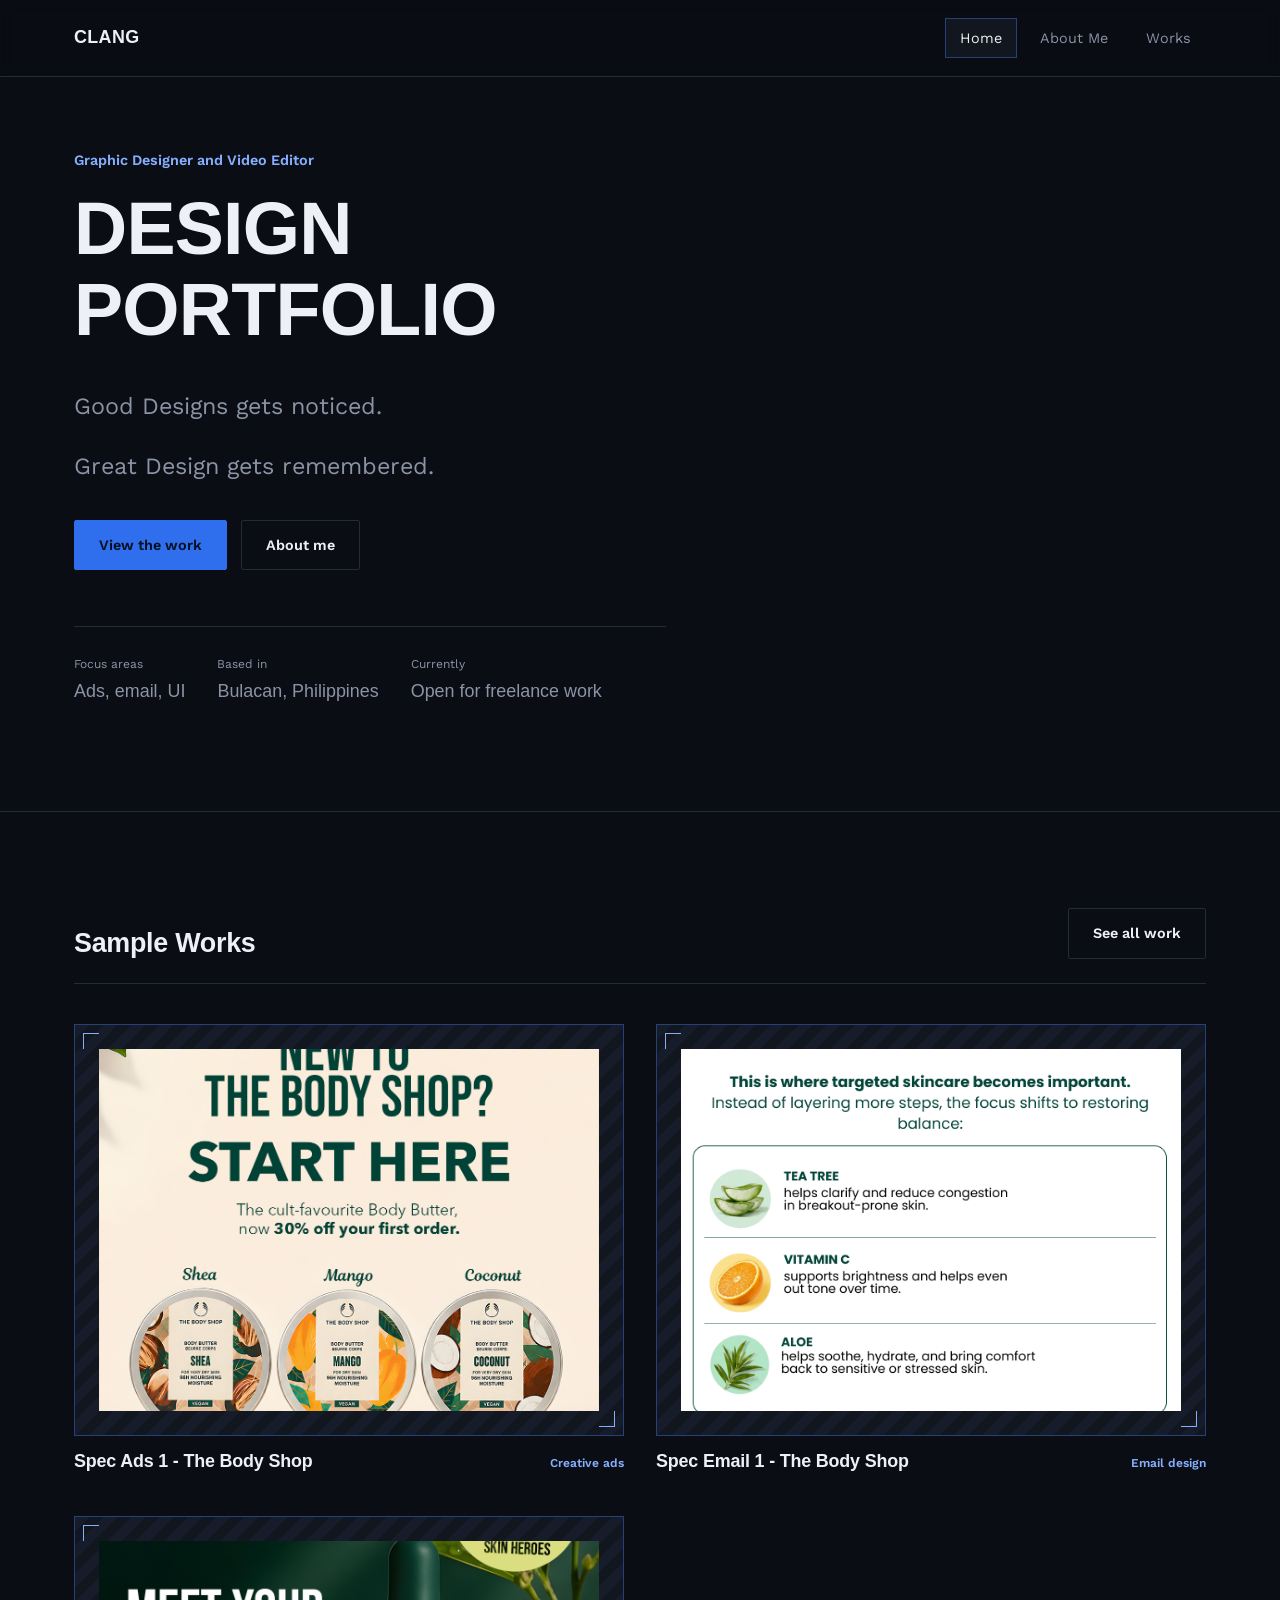
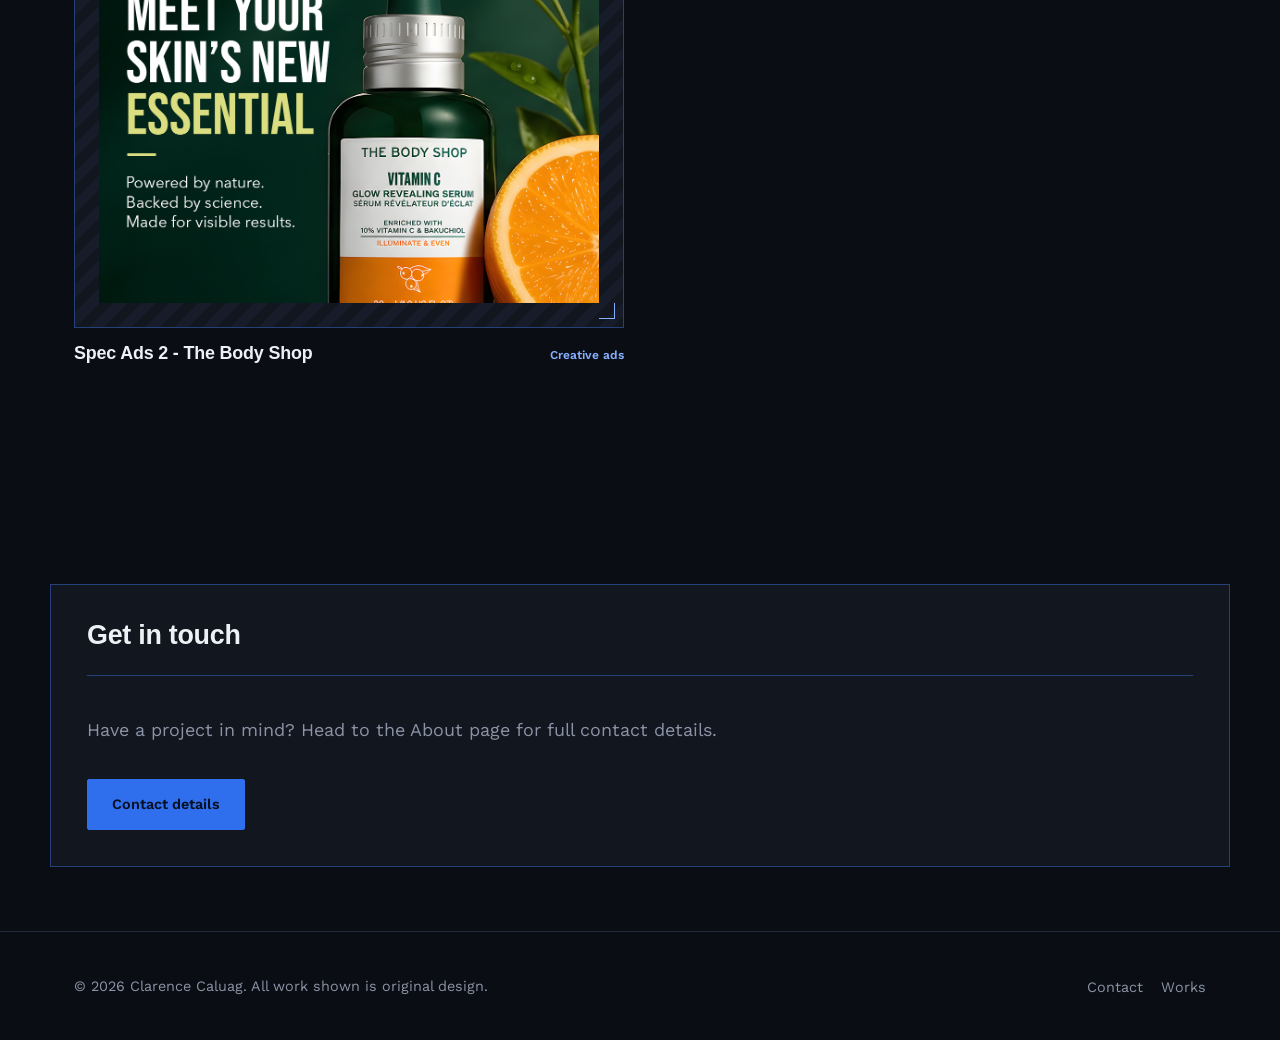
==== commit 8ef8a501: "Portfolio" ====
--- a/index.html
+++ b/index.html
@@ -14,7 +14,7 @@
 
 <header class="site-header">
   <div class="container">
-    <a href="index.html" class="brand">Your<span>Name</span></a>
+    <a href="index.html" class="brand">CLANG</a>
     <nav aria-label="Primary">
       <ul class="nav-list">
         <li><a href="index.html" aria-current="page">Home</a></li>
@@ -33,9 +33,10 @@
   <section class="hero">
     <div class="container hero-grid">
       <div>
-        <p class="hero-eyebrow fade-in">Graphic designer, based in Your City</p>
-        <h1 class="fade-in d1">Graphic design for ads, email, and web interfaces.</h1>
-        <p class="hero-lede fade-in d2">I plan, design, and hand off work that agencies and product teams can ship: campaign ads sized for the platform they run on, email templates that render properly in the inbox, and interface screens ready to build.</p>
+        <p class="hero-eyebrow fade-in">Graphic Designer and Video Editor</p>
+        <h1 class="fade-in d1">DESIGN PORTFOLIO</h1>
+        <p class="hero-lede fade-in d2">Good Designs gets noticed.</p>
+        <p class="hero-lede fade-in d2">Great Design gets remembered.</p>
         <div class="hero-actions fade-in d3">
           <a href="works.html" class="btn btn-primary">View the work</a>
           <a href="about.html" class="btn btn-secondary">About me</a>
@@ -47,7 +48,7 @@
           </div>
           <div>
             <p class="label">Based in</p>
-            <p class="value">Your City, Country</p>
+            <p class="value">Bulacan, Philippines</p>
           </div>
           <div>
             <p class="label">Currently</p>
@@ -55,43 +56,12 @@
           </div>
         </div>
       </div>
-
-      <div class="artboard hero-art is-zoomable fade-in d2">
-        <span class="artboard-tag">Featured_Ad_01.png</span>
-        <div class="artboard-label">
-          <strong>Insert design here</strong>
-          Recommended size: 1200 × 1500px
-        </div>
-      </div>
     </div>
   </section>
-
-  <section class="tight">
-    <div class="container">
-      <div class="section-head">
-        <h2>What I design</h2>
-      </div>
-      <div class="capability-list">
-        <div class="capability">
-          <h3>Creative ads</h3>
-          <p>Static and carousel ad sets for social and display, built to spec for the platform they run on.</p>
-        </div>
-        <div class="capability">
-          <h3>Email design</h3>
-          <p>Marketing and lifecycle emails designed to hold their layout across inbox clients and screen sizes.</p>
-        </div>
-        <div class="capability">
-          <h3>Website UI</h3>
-          <p>Page layouts and component screens for marketing sites and product interfaces, ready for a developer to build.</p>
-        </div>
-      </div>
-    </div>
-  </section>
-
   <section>
     <div class="container">
       <div class="section-head">
-        <h2>Selected work</h2>
+        <h2>Sample Works</h2>
         <a href="works.html" class="btn btn-secondary">See all work</a>
       </div>
 
@@ -106,10 +76,9 @@
       <div class="section-head">
         <h2>Get in touch</h2>
       </div>
-      <p>Have a project in mind or want to see the full portfolio? Reach out directly or head to the about page for full contact details.</p>
+      <p>Have a project in mind? Head to the About page for full contact details.</p>
       <div class="hero-actions">
         <a href="about.html#contact" class="btn btn-primary">Contact details</a>
-        <a href="mailto:your.email@example.com" class="btn btn-secondary">Email me</a>
       </div>
     </div>
   </section>
@@ -118,7 +87,7 @@
 
 <footer class="site-footer">
   <div class="container footer-row">
-    <p>&copy; 2026 Your Name. All work shown is original design.</p>
+    <p>&copy; 2026 Clarence Caluag. All work shown is original design.</p>
     <ul class="footer-links">
       <li><a href="about.html#contact">Contact</a></li>
       <li><a href="works.html">Works</a></li>
--- a/styles.css
+++ b/styles.css
@@ -15,7 +15,7 @@
   --border-blue: #26407A;
 
   /* type */
-  --font-head: "Space Grotesk", "Arial Narrow", sans-serif;
+  --font-head: "Poppins", "Arial Narrow", sans-serif;
   --font-body: "Work Sans", "Segoe UI", sans-serif;
 
   /* scale */
@@ -486,6 +486,33 @@
   width: 100%;
   height: 100%;
   object-fit: cover;
+  transition: transform 0.35s ease;
+}
+
+/* Real video dropped into an artboard: fill the frame the same way */
+.artboard video {
+  width: 100%;
+  height: 100%;
+  object-fit: cover;
+  display: block;
+  transition: transform 0.35s ease;
+}
+
+/* Grid-card preview video: no controls, muted, only plays on hover
+   (see script.js). Full video (detail page) keeps native controls. */
+.video-preview { pointer-events: none; }
+.video-full { background: #000; }
+
+/* Hover preview: subtle zoom on the thumbnail, and it's the same
+   hover that starts a preview video playing (handled in script.js). */
+.work-card:hover .artboard img,
+.work-card:hover .artboard video {
+  transform: scale(1.045);
+}
+@media (prefers-reduced-motion: reduce) {
+  .artboard img, .artboard video { transition: none; }
+  .work-card:hover .artboard img,
+  .work-card:hover .artboard video { transform: none; }
 }
 
 /* Only images marked zoomable (the detail page) hint that clicking opens
@@ -695,7 +722,6 @@
 .detail-cover.is-panning { cursor: grabbing; }
 
 .detail-cover.is-zoomable img {
-  width: 160%;
   max-width: none;
   height: auto;
   object-fit: initial;
